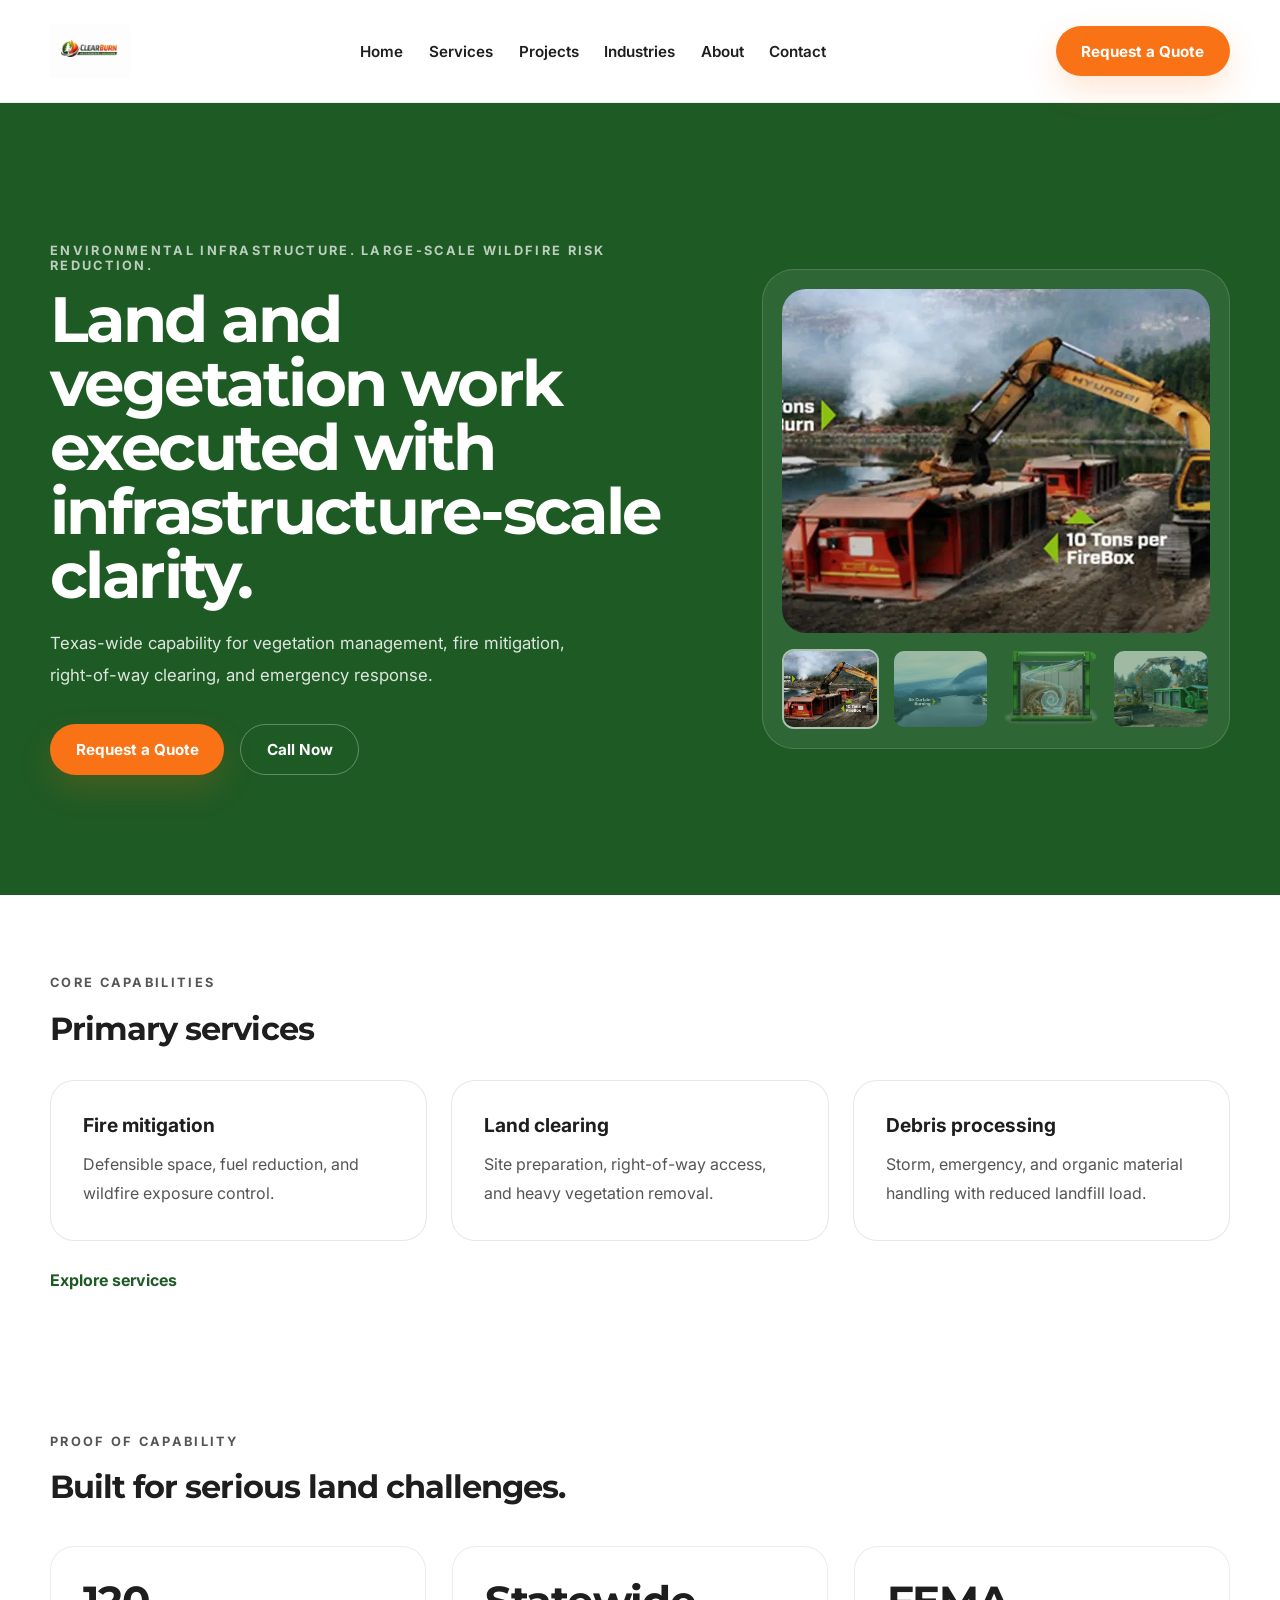
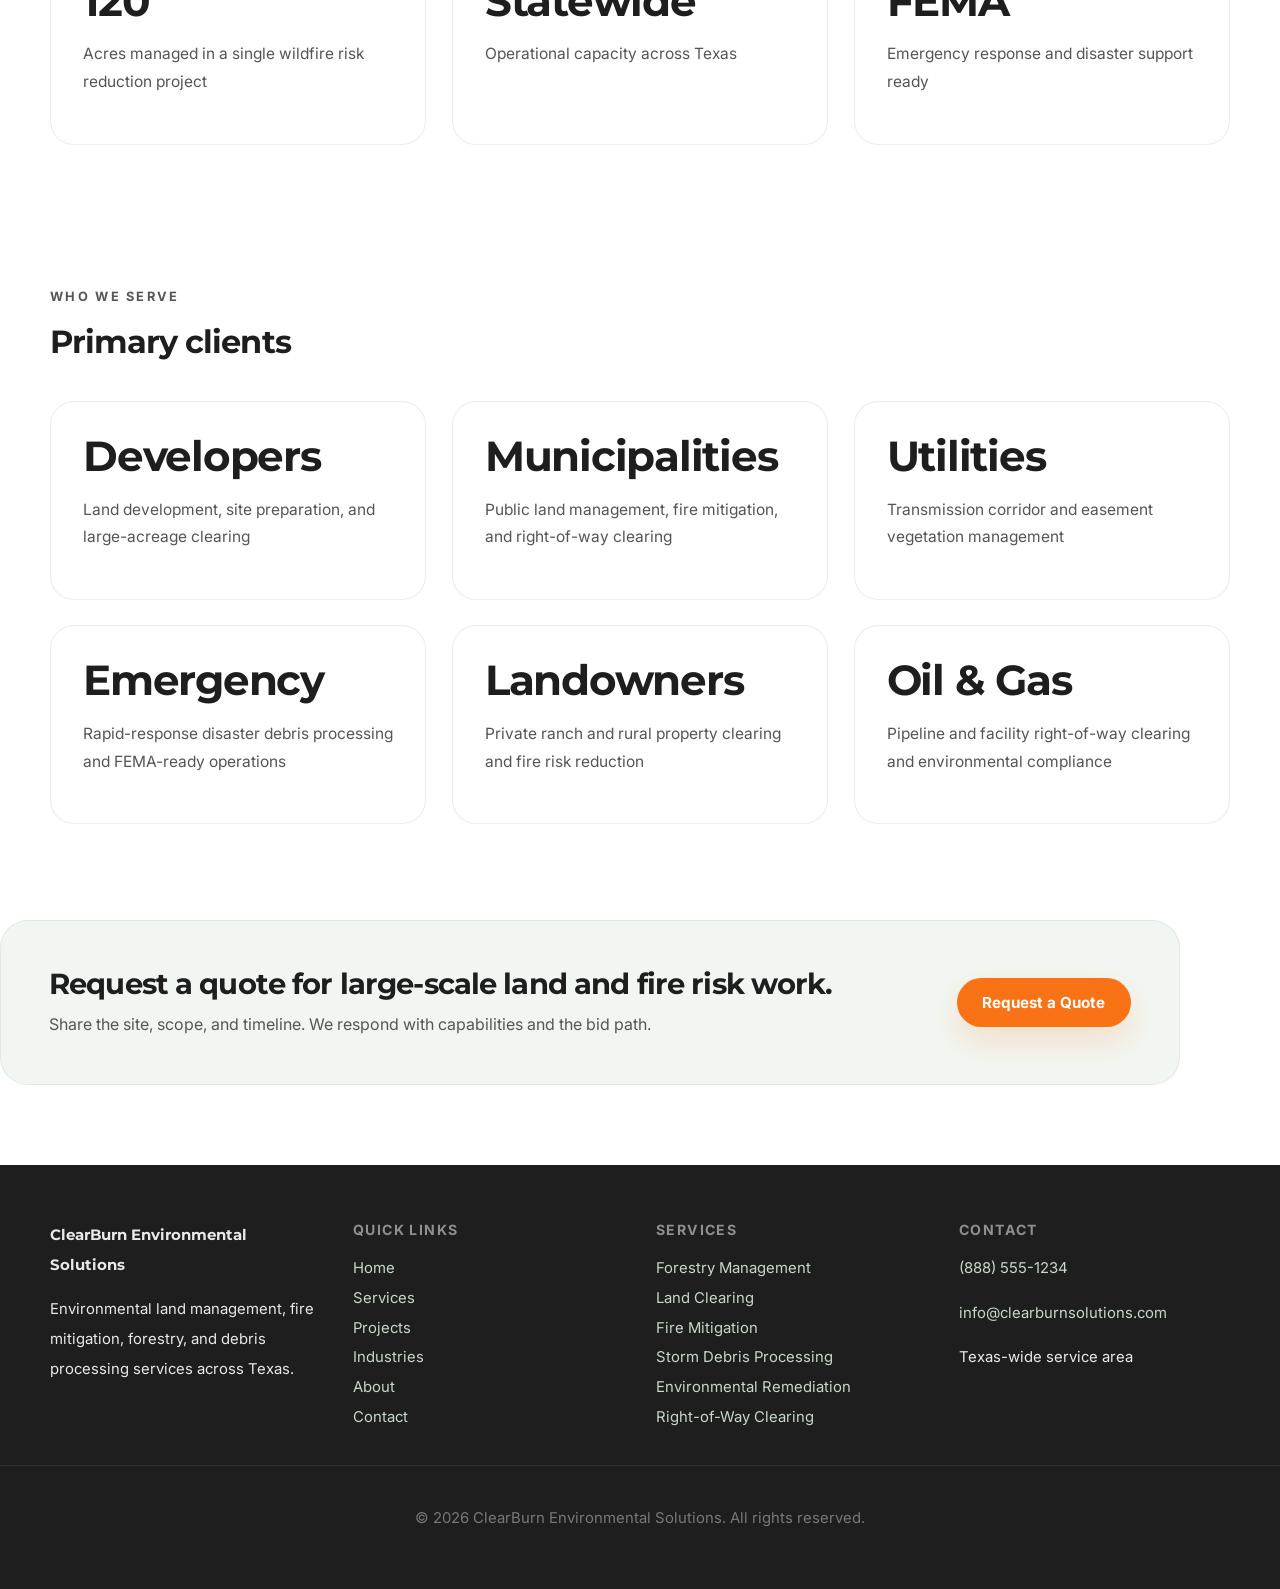
==== index.html @ 8dbac009 "Initial commit — ClearBurn website Co-Authored-By: Claude Sonnet 4.6 <noreply@anthropic.com>" ====
<!DOCTYPE html>
<html lang="en">
<head>
  <meta charset="UTF-8" />
  <meta name="viewport" content="width=device-width, initial-scale=1.0" />
  <meta name="description" content="ClearBurn Environmental Solutions delivers Texas land management, fire mitigation, forestry, debris processing, and large-acreage clearing services for developers, municipalities, utilities, and emergency response agencies." />
  <title>ClearBurn Environmental Solutions | Texas Land Clearing & Fire Mitigation</title>
  <link rel="preconnect" href="https://fonts.googleapis.com" />
  <link rel="preconnect" href="https://fonts.gstatic.com" crossorigin />
  <link href="https://fonts.googleapis.com/css2?family=Inter:wght@400;500;600;700&family=Montserrat:wght@600;700;800&display=swap" rel="stylesheet" />
  <link rel="stylesheet" href="styles.css" />
</head>
<body>
  <header class="site-header">
    <div class="container header-inner">
      <a href="index.html" class="brand">
        <img src="ClearBurn Logo.png" alt="ClearBurn" class="logo" />
      </a>
      <nav class="main-nav" aria-label="Primary navigation">
        <a href="index.html">Home</a>
        <a href="services.html">Services</a>
        <a href="projects.html">Projects</a>
        <a href="industries.html">Industries</a>
        <a href="about.html">About</a>
        <a href="contact.html">Contact</a>
      </nav>
      <a href="contact.html" class="nav-cta">Request a Quote</a>
      <button class="mobile-menu-toggle" aria-label="Open menu">Menu</button>
    </div>
    <div class="mobile-menu" id="mobileMenu">
      <a href="index.html">Home</a>
      <a href="services.html">Services</a>
      <a href="projects.html">Projects</a>
      <a href="industries.html">Industries</a>
      <a href="about.html">About</a>
      <a href="contact.html">Contact</a>
      <a href="contact.html" class="mobile-cta">Request a Quote</a>
    </div>
  </header>

  <main>
    <section class="hero-section">
      <div class="container hero-grid">
        <div class="hero-copy-block">
          <p class="eyebrow">Environmental infrastructure. Large-scale wildfire risk reduction.</p>
          <h1>Land and vegetation work executed with infrastructure-scale clarity.</h1>
          <p class="hero-text">Texas-wide capability for vegetation management, fire mitigation, right-of-way clearing, and emergency response.</p>
          <div class="hero-actions">
            <a href="contact.html" class="btn btn-primary">Request a Quote</a>
            <a href="tel:+18885551234" class="btn btn-secondary">Call Now</a>
          </div>
        </div>
        <div class="hero-visual">
          <div class="visual-panel gallery-container">
            <div class="gallery-main">
              <img id="galleryMain" src="asset/operation-top@2x.webp" alt="ClearBurn operations" class="gallery-image-main" />
            </div>
            <div class="gallery-thumbnails">
              <img src="asset/operation-top@2x.webp" alt="Operations" class="gallery-thumb" onclick="changeGalleryImage(this)" />
              <img src="asset/operation-bottom@2x.webp" alt="Operations" class="gallery-thumb" onclick="changeGalleryImage(this)" />
              <img src="asset/technology-climate@2x.webp" alt="Technology" class="gallery-thumb" onclick="changeGalleryImage(this)" />
              <img src="asset/ACI IMG.jpeg" alt="Equipment" class="gallery-thumb" onclick="changeGalleryImage(this)" />
            </div>
          </div>
        </div>
      </div>
    </section>

    <section class="service-preview container">
      <div class="section-header">
        <p class="eyebrow">Core capabilities</p>
        <h2>Primary services</h2>
      </div>
      <div class="grid grid-3 compact-grid">
        <article class="card minimal-card">
          <h3>Fire mitigation</h3>
          <p>Defensible space, fuel reduction, and wildfire exposure control.</p>
        </article>
        <article class="card minimal-card">
          <h3>Land clearing</h3>
          <p>Site preparation, right-of-way access, and heavy vegetation removal.</p>
        </article>
        <article class="card minimal-card">
          <h3>Debris processing</h3>
          <p>Storm, emergency, and organic material handling with reduced landfill load.</p>
        </article>
      </div>
      <div class="section-actions">
        <a href="services.html" class="link-cta">Explore services</a>
      </div>
    </section>

    <section class="proof-section container">
      <div class="section-header">
        <p class="eyebrow">Proof of capability</p>
        <h2>Built for serious land challenges.</h2>
      </div>
      <div class="proof-grid">
        <div class="proof-card">
          <p class="proof-number">120</p>
          <p class="proof-label">Acres managed in a single wildfire risk reduction project</p>
        </div>
        <div class="proof-card">
          <p class="proof-number">Statewide</p>
          <p class="proof-label">Operational capacity across Texas</p>
        </div>
        <div class="proof-card">
          <p class="proof-number">FEMA</p>
          <p class="proof-label">Emergency response and disaster support ready</p>
        </div>
      </div>
    </section>

    <section class="proof-section container">
      <div class="section-header">
        <p class="eyebrow">Who we serve</p>
        <h2>Primary clients</h2>
      </div>
      <div class="proof-grid">
        <div class="proof-card">
          <p class="proof-number">Developers</p>
          <p class="proof-label">Land development, site preparation, and large-acreage clearing</p>
        </div>
        <div class="proof-card">
          <p class="proof-number">Municipalities</p>
          <p class="proof-label">Public land management, fire mitigation, and right-of-way clearing</p>
        </div>
        <div class="proof-card">
          <p class="proof-number">Utilities</p>
          <p class="proof-label">Transmission corridor and easement vegetation management</p>
        </div>
        <div class="proof-card">
          <p class="proof-number">Emergency</p>
          <p class="proof-label">Rapid-response disaster debris processing and FEMA-ready operations</p>
        </div>
        <div class="proof-card">
          <p class="proof-number">Landowners</p>
          <p class="proof-label">Private ranch and rural property clearing and fire risk reduction</p>
        </div>
        <div class="proof-card">
          <p class="proof-number">Oil & Gas</p>
          <p class="proof-label">Pipeline and facility right-of-way clearing and environmental compliance</p>
        </div>
      </div>
    </section>

    <section class="final-cta container simple-cta">
      <div>
        <h2>Request a quote for large-scale land and fire risk work.</h2>
        <p class="cta-text">Share the site, scope, and timeline. We respond with capabilities and the bid path.</p>
      </div>
      <a href="contact.html" class="btn btn-primary">Request a Quote</a>
    </section>
  </main>

  <footer class="site-footer">
    <div class="container footer-grid">
      <div>
        <p class="footer-logo">ClearBurn Environmental Solutions</p>
        <p>Environmental land management, fire mitigation, forestry, and debris processing services across Texas.</p>
      </div>
      <div>
        <h4>Quick links</h4>
        <a href="index.html">Home</a>
        <a href="services.html">Services</a>
        <a href="projects.html">Projects</a>
        <a href="industries.html">Industries</a>
        <a href="about.html">About</a>
        <a href="contact.html">Contact</a>
      </div>
      <div>
        <h4>Services</h4>
        <a href="services.html">Forestry Management</a>
        <a href="services.html">Land Clearing</a>
        <a href="services.html">Fire Mitigation</a>
        <a href="services.html">Storm Debris Processing</a>
        <a href="services.html">Environmental Remediation</a>
        <a href="services.html">Right-of-Way Clearing</a>
      </div>
      <div>
        <h4>Contact</h4>
        <p><a href="tel:+18885551234">(888) 555-1234</a></p>
        <p><a href="mailto:info@clearburnsolutions.com">info@clearburnsolutions.com</a></p>
        <p>Texas-wide service area</p>
      </div>
    </div>
    <div class="footer-bottom">
      <p>© 2026 ClearBurn Environmental Solutions. All rights reserved.</p>
    </div>
  </footer>
  <script src="script.js"></script>
</body>
</html>
---- styles.css ----
:root {
  --forest-green: #1E5A24;
  --secondary-green: #2E7D32;
  --orange: #F97316;
  --charcoal: #1E1E1E;
  --light-gray: #F5F5F5;
  --white: #FFFFFF;
  --text: #1E1E1E;
  --muted: #555555;
  --border: #E3E3E3;
}

* {
  box-sizing: border-box;
}

html {
  scroll-behavior: smooth;
}

body {
  margin: 0;
  font-family: 'Inter', sans-serif;
  color: var(--text);
  background: var(--white);
}

img {
  max-width: 100%;
  display: block;
}

a {
  color: inherit;
  text-decoration: none;
}

.container {
  width: min(1180px, calc(100% - 32px));
  margin: 0 auto;
}

/* ── Header ──────────────────────────────────────── */

.site-header {
  position: sticky;
  top: 0;
  z-index: 20;
  background: #FFFFFF;
  border-bottom: 1px solid rgba(30,90,36,0.08);
}

.header-inner {
  display: flex;
  align-items: center;
  justify-content: space-between;
  gap: 1rem;
  padding: 24px 0;
}

.brand {
  display: inline-flex;
  align-items: center;
}

.logo {
  height: 54px;
  width: auto;
}

.main-nav {
  display: flex;
  gap: 1.6rem;
  align-items: center;
}

.main-nav a {
  color: var(--charcoal);
  font-size: 0.95rem;
  font-weight: 600;
}

.nav-cta,
.btn {
  display: inline-flex;
  align-items: center;
  justify-content: center;
  border-radius: 999px;
  padding: 0.95rem 1.6rem;
  font-weight: 700;
  font-size: 0.95rem;
  transition: transform 0.2s ease, box-shadow 0.2s ease;
  cursor: pointer;
  border: none;
}

.nav-cta,
.btn-primary {
  background: var(--orange);
  color: var(--white);
  box-shadow: 0 14px 32px rgba(249,115,22,0.18);
}

.btn-secondary {
  background: transparent;
  color: var(--charcoal);
  border: 1px solid rgba(30,90,36,0.16);
}

.nav-cta:hover,
.btn:hover {
  transform: translateY(-1px);
}

.mobile-menu-toggle {
  display: none;
  border: none;
  background: none;
  font: inherit;
  color: var(--charcoal);
  cursor: pointer;
  font-weight: 600;
}

.mobile-menu {
  display: none;
  flex-direction: column;
  gap: 1rem;
  padding: 1rem 0 1.5rem;
}

.mobile-menu a {
  color: var(--charcoal);
  font-weight: 600;
}

.mobile-cta {
  background: var(--forest-green);
  color: white !important;
  padding: 0.85rem 1rem;
  border-radius: 999px;
  text-align: center;
}

/* ── Section base ────────────────────────────────── */

section {
  padding: 4rem 0;
}

.section-header {
  margin-bottom: 2rem;
}

.section-header h2 {
  font-family: 'Montserrat', sans-serif;
  font-size: clamp(2rem, 2.5vw, 3rem);
  letter-spacing: -0.03em;
  margin: 0.2rem 0 0;
}

.section-header p {
  color: var(--muted);
  max-width: 740px;
  margin-top: 0.75rem;
  line-height: 1.8;
}

.eyebrow {
  text-transform: uppercase;
  letter-spacing: 0.18em;
  font-size: 0.8rem;
  font-weight: 700;
  color: var(--secondary-green);
  margin: 0 0 0.9rem;
}

.section-actions {
  margin-top: 1.8rem;
}

.link-cta {
  color: var(--forest-green);
  font-weight: 700;
}

/* ── Homepage hero ───────────────────────────────── */

.hero-section {
  padding: 140px 0 120px;
  background: #1E5A24;
  color: #FFFFFF;
  position: relative;
  overflow: hidden;
}

.hero-section .eyebrow {
  color: rgba(255,255,255,0.7);
}

.hero-section .btn-secondary {
  background: transparent;
  color: #FFFFFF;
  border: 1px solid rgba(255,255,255,0.3);
}

.hero-grid {
  display: grid;
  grid-template-columns: 1.4fr 1fr;
  gap: 3.5rem;
  align-items: center;
}

.hero-copy-block {
  max-width: 620px;
}

.hero-copy-block h1 {
  font-family: 'Montserrat', sans-serif;
  font-size: clamp(3.2rem, 5vw, 5.6rem);
  line-height: 1;
  letter-spacing: -0.04em;
  margin: 0.35rem 0 1.3rem;
  color: #FFFFFF;
}

.hero-text {
  max-width: 560px;
  font-size: 1.05rem;
  line-height: 1.9;
  color: rgba(255,255,255,0.85);
  margin-bottom: 2rem;
}

.hero-visual {
  display: flex;
  justify-content: flex-end;
}

.hero-actions {
  display: flex;
  flex-wrap: wrap;
  gap: 1rem;
  margin-top: 1.75rem;
}

/* ── Gallery ─────────────────────────────────────── */

.visual-panel {
  width: 100%;
  min-height: 480px;
  border: 1px solid rgba(255,255,255,0.15);
  border-radius: 32px;
  padding: 1.2rem;
  background: rgba(255,255,255,0.08);
  display: flex;
  flex-direction: column;
  gap: 1rem;
  overflow: hidden;
}

.gallery-main {
  width: 100%;
  flex: 1;
  border-radius: 24px;
  overflow: hidden;
  background: rgba(255,255,255,0.06);
  display: flex;
  align-items: center;
  justify-content: center;
}

.gallery-image-main {
  width: 100%;
  height: 100%;
  object-fit: cover;
  transition: opacity 0.3s ease;
}

.gallery-thumbnails {
  display: grid;
  grid-template-columns: repeat(4, minmax(0, 1fr));
  gap: 0.8rem;
}

.gallery-thumb {
  width: 100%;
  height: 80px;
  border-radius: 12px;
  object-fit: cover;
  cursor: pointer;
  border: 2px solid transparent;
  transition: all 0.2s ease;
  opacity: 0.55;
}

.gallery-thumb:hover {
  opacity: 0.9;
}

.gallery-thumb.active {
  border-color: rgba(255,255,255,0.6);
  opacity: 1;
}

/* ── Inner page hero ─────────────────────────────── */

.page-hero {
  background: linear-gradient(170deg, #1E5A24 0%, #162820 100%);
  color: white;
  position: relative;
  overflow: hidden;
}

.hero-small .container {
  padding: 4.5rem 0 3.5rem;
}

.hero-small h1 {
  font-family: 'Montserrat', sans-serif;
  font-size: clamp(2.2rem, 2.8vw, 3.6rem);
  line-height: 1.05;
  letter-spacing: -0.035em;
  margin: 0.6rem 0 1rem;
  max-width: 820px;
}

.hero-small p {
  color: rgba(255,255,255,0.82);
  max-width: 680px;
  line-height: 1.8;
  font-size: 1.02rem;
}

.hero-small .eyebrow,
.page-hero .eyebrow {
  color: rgba(255,255,255,0.65);
  margin-bottom: 0.6rem;
}

/* ── Grid helpers ────────────────────────────────── */

.grid-2 { grid-template-columns: repeat(2, minmax(0, 1fr)); }
.grid-3 { grid-template-columns: repeat(3, minmax(0, 1fr)); }
.grid-4 { grid-template-columns: repeat(4, minmax(0, 1fr)); }

/* ── Generic card ────────────────────────────────── */

.card,
.panel-card {
  background: white;
  border-radius: 18px;
  padding: 1.75rem;
  border: 1px solid rgba(30,90,36,0.08);
}

.card h3 { margin-top: 0; }
.card p  { color: var(--muted); line-height: 1.8; }

/* ── Minimal cards (homepage services) ───────────── */

.minimal-card {
  background: #FFFFFF;
  border: 1px solid rgba(30,90,36,0.12);
  padding: 2rem;
  border-radius: 24px;
}

.minimal-card h3 {
  margin: 0 0 0.85rem;
  font-size: 1.2rem;
}

.minimal-card p {
  color: var(--muted);
  line-height: 1.8;
  margin: 0;
}

/* ── Proof / stat cards ──────────────────────────── */

.proof-grid {
  display: grid;
  grid-template-columns: repeat(3, minmax(0, 1fr));
  gap: 1.6rem;
  margin-top: 2.5rem;
}

.proof-card {
  padding: 2rem;
  border-radius: 24px;
  border: 1px solid rgba(30,90,36,0.1);
  background: #FFFFFF;
}

.proof-number {
  font-family: 'Montserrat', sans-serif;
  font-size: 2.6rem;
  font-weight: 700;
  letter-spacing: -0.03em;
  line-height: 1.1;
  margin: 0 0 0.9rem;
}

.proof-label {
  color: var(--muted);
  line-height: 1.8;
  font-size: 0.97rem;
}

/* ── Services grid ───────────────────────────────── */

.services-grid {
  display: grid;
  grid-template-columns: repeat(3, minmax(0, 1fr));
  gap: 1.6rem;
}

.service-card {
  background: #F7F9F7;
  border: 1px solid rgba(30,90,36,0.07);
  border-radius: 24px;
  padding: 2.2rem;
}

.service-card h3 {
  font-size: 1.2rem;
  margin: 0 0 0.85rem;
}

.service-card p {
  color: var(--muted);
  line-height: 1.85;
  margin: 0;
}

/* ── Projects grid ───────────────────────────────── */

.project-grid {
  display: grid;
  grid-template-columns: repeat(3, minmax(0, 1fr));
  gap: 1.6rem;
}

.project-card {
  background: #F7F9F7;
  border: 1px solid rgba(30,90,36,0.07);
  border-radius: 24px;
  padding: 2.2rem;
}

.project-card h2 {
  font-family: 'Montserrat', sans-serif;
  font-size: 1.25rem;
  letter-spacing: -0.02em;
  margin: 0 0 0.5rem;
}

.project-card > p {
  color: var(--secondary-green);
  font-size: 0.9rem;
  font-weight: 600;
  margin: 0 0 1.1rem;
}

.project-card ul {
  margin: 0;
  padding-left: 1.2rem;
}

.project-card li {
  color: var(--muted);
  line-height: 1.85;
  margin-bottom: 0.35rem;
}

/* ── Industry grid ───────────────────────────────── */

.industry-grid {
  display: grid;
  grid-template-columns: repeat(3, minmax(0, 1fr));
  gap: 1.6rem;
}

.industry-card {
  background: #F7F9F7;
  border: 1px solid rgba(30,90,36,0.07);
  border-radius: 24px;
  padding: 2.2rem;
}

.industry-card h3 {
  font-size: 1.2rem;
  margin: 0 0 0.85rem;
}

.industry-card p {
  color: var(--muted);
  line-height: 1.85;
  margin: 0;
}

/* ── About / profile grid ────────────────────────── */

.profile-grid {
  display: grid;
  grid-template-columns: repeat(3, minmax(0, 1fr));
  gap: 1.6rem;
}

.profile-card {
  background: #F7F9F7;
  border: 1px solid rgba(30,90,36,0.07);
  border-radius: 24px;
  padding: 2.2rem;
}

.profile-card h2 {
  font-family: 'Montserrat', sans-serif;
  font-size: 1.25rem;
  letter-spacing: -0.02em;
  margin: 0 0 0.85rem;
}

.profile-card p {
  color: var(--muted);
  line-height: 1.85;
  margin: 0;
}

/* ── Homepage service preview ────────────────────── */

.service-preview .grid {
  display: grid;
  gap: 1.5rem;
}

/* ── CTA banner ──────────────────────────────────── */

.simple-cta {
  display: flex;
  justify-content: space-between;
  align-items: center;
  gap: 2rem;
  margin: 2rem 0 5rem;
  padding: 2.8rem 3rem;
  border-radius: 28px;
  background: #F2F6F2;
  border: 1px solid rgba(30,90,36,0.08);
}

.simple-cta h2 {
  font-family: 'Montserrat', sans-serif;
  font-size: clamp(1.8rem, 2.2vw, 2.6rem);
  letter-spacing: -0.03em;
  margin: 0 0 0.6rem;
}

.cta-text {
  max-width: 640px;
  color: var(--muted);
  line-height: 1.8;
  margin: 0;
}

/* ── Contact page ────────────────────────────────── */

.contact-grid {
  display: grid;
  grid-template-columns: 1.6fr 1fr;
  gap: 2rem;
  padding: 3rem 0 5rem;
}

.quote-form,
.contact-panel {
  background: white;
  border-radius: 22px;
  border: 1px solid rgba(30,90,36,0.08);
  padding: 2.2rem;
  box-shadow: 0 20px 50px rgba(16,32,22,0.05);
}

.form-group {
  display: grid;
  gap: 0.5rem;
  margin-bottom: 1.2rem;
}

.form-group label {
  font-size: 0.92rem;
  font-weight: 600;
  color: var(--charcoal);
}

.form-group input,
.form-group select,
.form-group textarea {
  width: 100%;
  border: 1px solid rgba(30,90,36,0.18);
  border-radius: 10px;
  padding: 0.9rem 1rem;
  font: inherit;
  font-size: 0.97rem;
  color: var(--charcoal);
  background: #FFFFFF;
  transition: border-color 0.2s ease;
}

.form-group input:focus,
.form-group select:focus,
.form-group textarea:focus {
  outline: none;
  border-color: var(--forest-green);
}

.success-message {
  margin-top: 1rem;
  color: var(--forest-green);
  font-weight: 600;
}

.panel-card {
  background: white;
  border-radius: 18px;
  padding: 1.75rem;
  border: 1px solid rgba(30,90,36,0.08);
}

.panel-card h2 {
  font-family: 'Montserrat', sans-serif;
  font-size: 1.3rem;
  letter-spacing: -0.02em;
  margin: 0 0 1.1rem;
}

.panel-card p {
  color: var(--muted);
  line-height: 1.8;
  margin-bottom: 0.6rem;
}

/* ── Footer ──────────────────────────────────────── */

.site-footer {
  background: var(--charcoal);
  color: #E9E9E9;
}

.footer-grid {
  display: grid;
  grid-template-columns: repeat(4, minmax(0, 1fr));
  gap: 2rem;
  padding: 3.5rem 0 2rem;
}

.footer-logo {
  font-family: 'Montserrat', sans-serif;
  font-size: 1rem;
  font-weight: 700;
  margin: 0 0 0.75rem;
}

.site-footer a { color: #C8D8C8; }

.site-footer h4 {
  font-size: 0.88rem;
  text-transform: uppercase;
  letter-spacing: 0.1em;
  color: rgba(255,255,255,0.5);
  margin: 0 0 1rem;
}

.site-footer p,
.site-footer a {
  font-size: 0.93rem;
  line-height: 2;
  display: block;
}

.footer-bottom {
  border-top: 1px solid rgba(255,255,255,0.07);
  padding: 1.5rem 0 2.5rem;
  text-align: center;
  font-size: 0.88rem;
  color: rgba(255,255,255,0.4);
}

/* ── Responsive ──────────────────────────────────── */

@media (max-width: 980px) {
  .hero-grid {
    grid-template-columns: 1fr;
  }

  .hero-visual {
    display: none;
  }

  .hero-section {
    padding: 80px 0 60px;
  }

  .grid-3,
  .grid-4,
  .proof-grid,
  .services-grid,
  .project-grid,
  .industry-grid,
  .profile-grid,
  .footer-grid,
  .contact-grid {
    grid-template-columns: 1fr;
  }

  .simple-cta {
    flex-direction: column;
    align-items: flex-start;
    padding: 2rem;
  }
}

@media (max-width: 720px) {
  .header-inner {
    flex-wrap: wrap;
    justify-content: space-between;
  }

  .main-nav {
    display: none;
  }

  .mobile-menu-toggle {
    display: inline-flex;
  }

  .mobile-menu.active {
    display: flex;
  }

  .hero-actions {
    flex-direction: column;
    align-items: stretch;
  }

  .hero-copy-block h1 {
    font-size: 2.8rem;
  }

  .contact-grid {
    padding: 1.5rem 0 3rem;
  }

  section {
    padding: 3rem 0;
  }
}
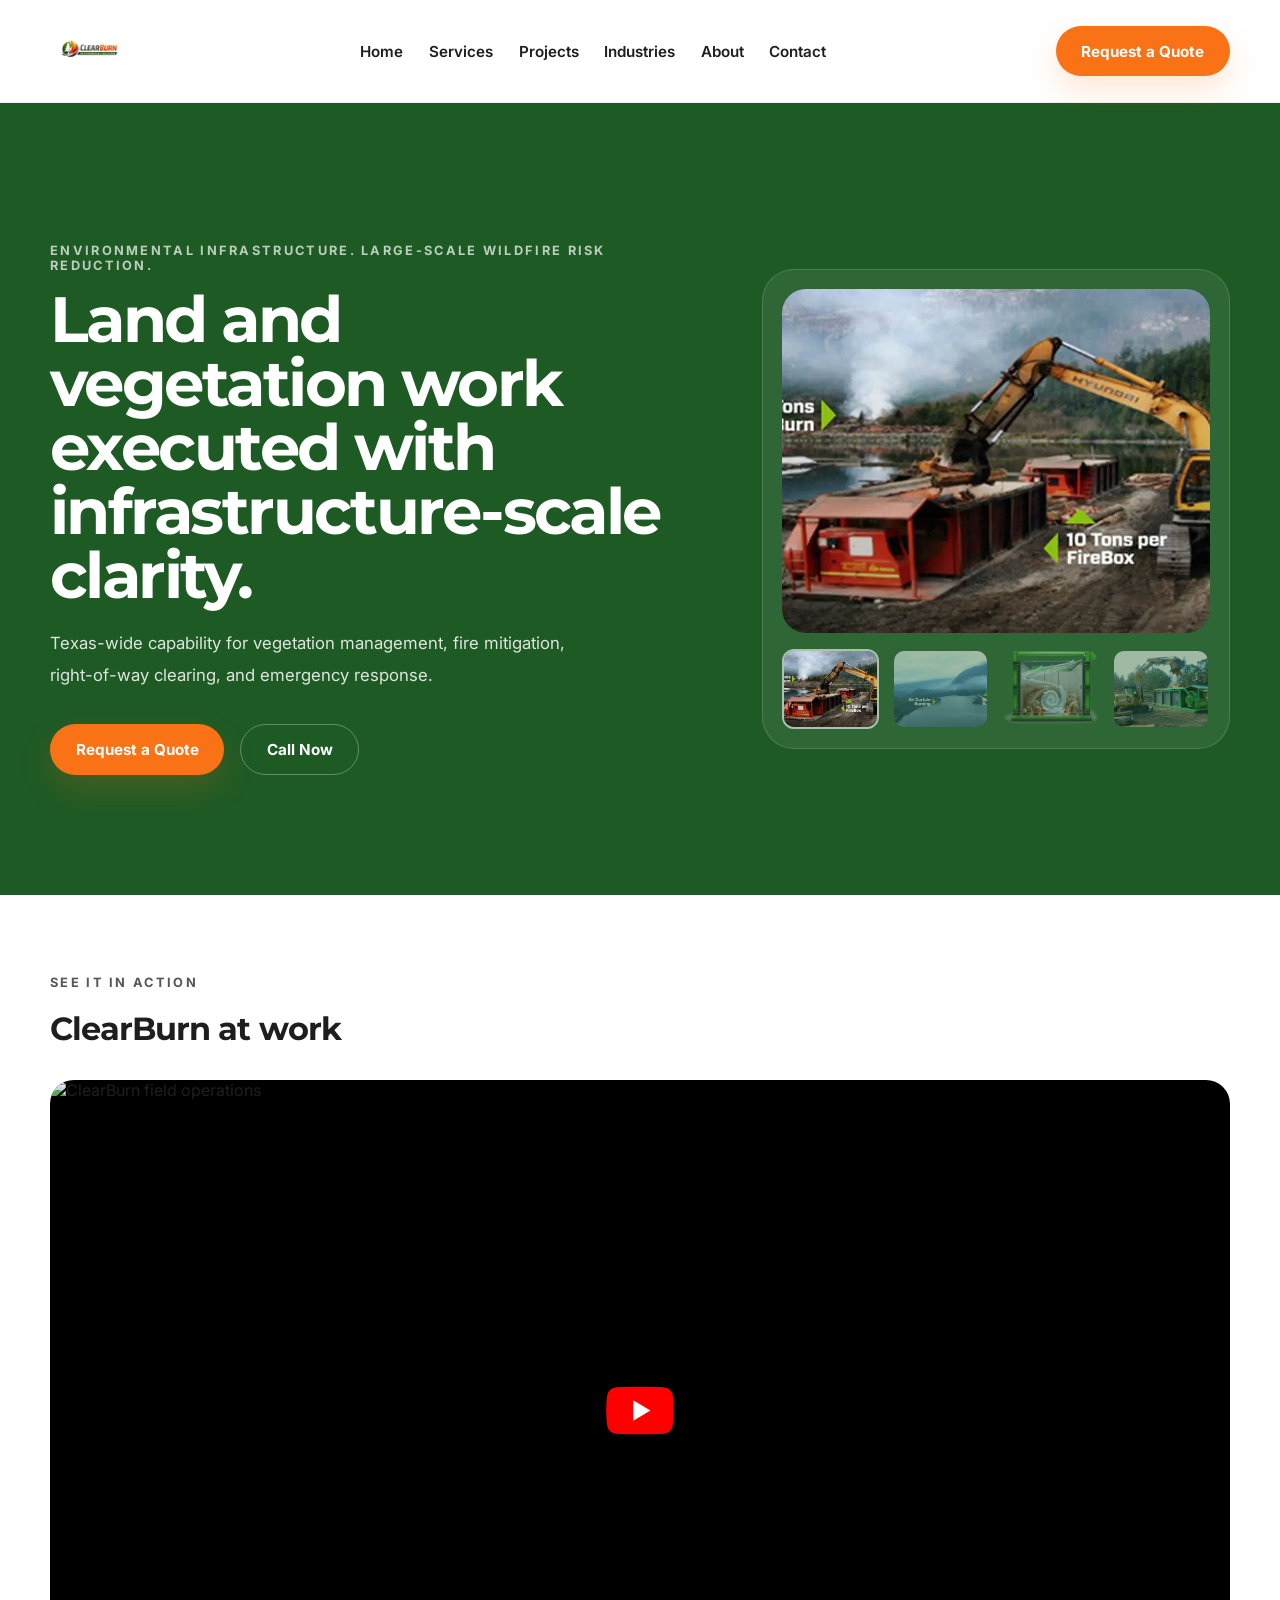
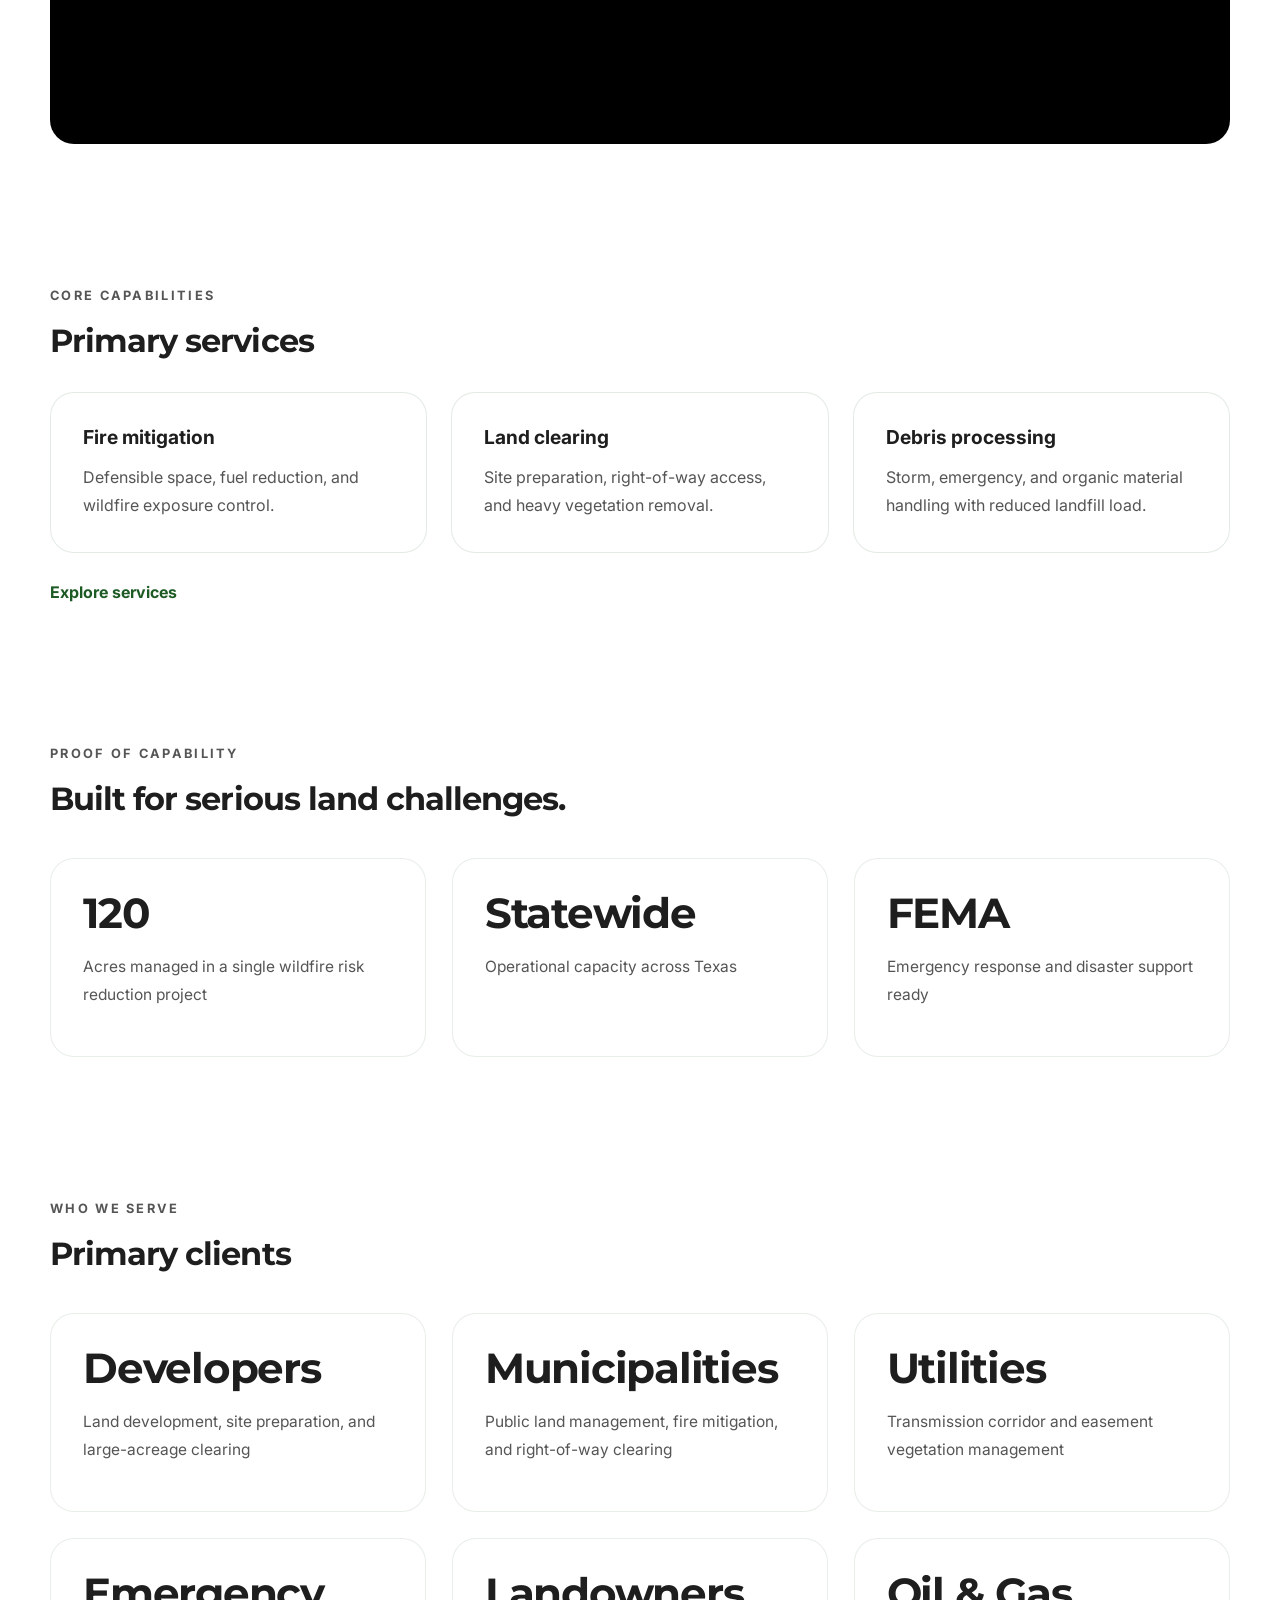
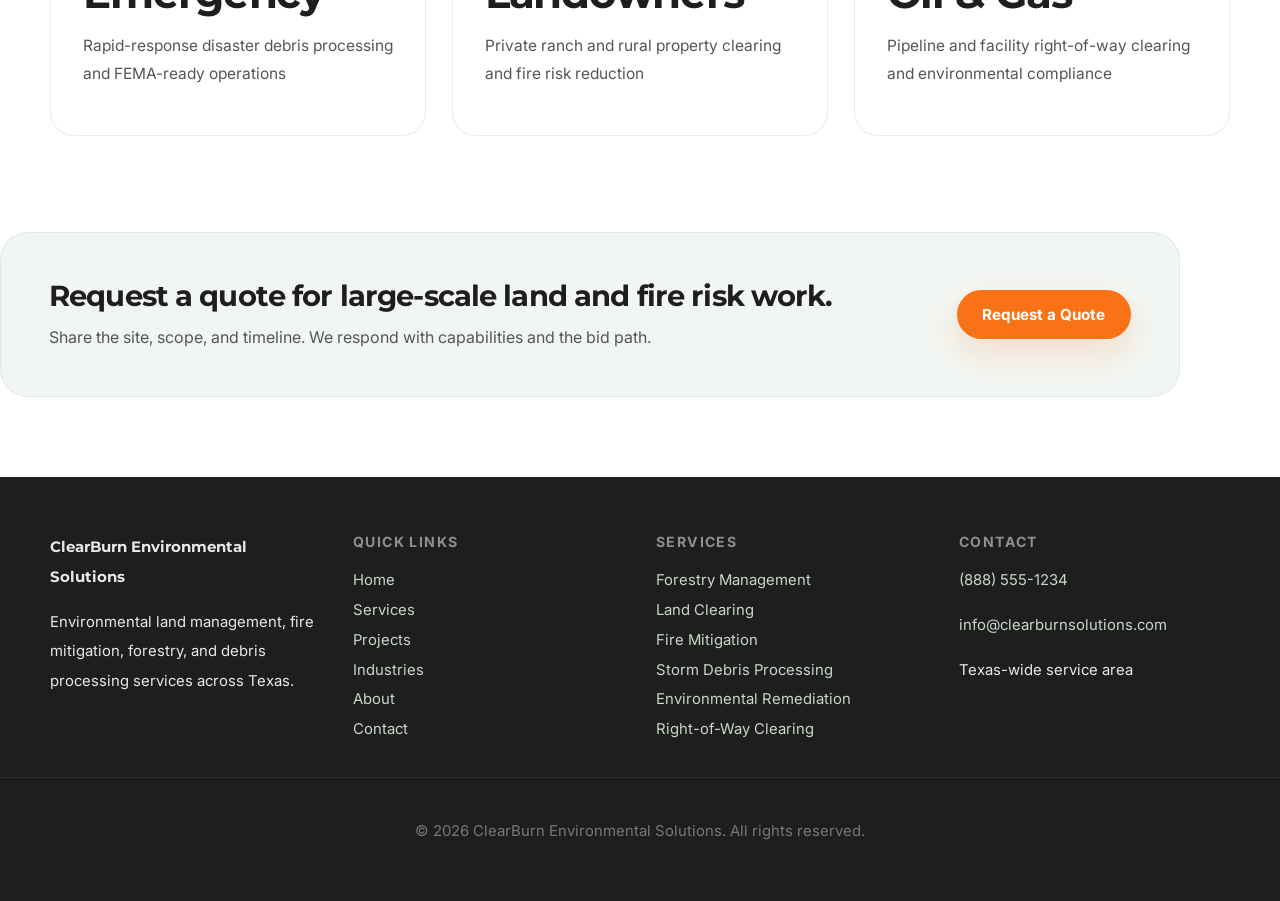
==== commit e55f3ab9: "Replace logo with logo1.png and add click-to-play YouTube video section Co-Authored-By: Claude Sonne" ====
--- a/index.html
+++ b/index.html
@@ -14,7 +14,7 @@
   <header class="site-header">
     <div class="container header-inner">
       <a href="index.html" class="brand">
-        <img src="ClearBurn Logo.png" alt="ClearBurn" class="logo" />
+        <img src="logo1.png" alt="ClearBurn" class="logo" />
       </a>
       <nav class="main-nav" aria-label="Primary navigation">
         <a href="index.html">Home</a>
@@ -63,6 +63,22 @@
             </div>
           </div>
         </div>
+      </div>
+    </section>
+
+    <section class="video-section container">
+      <div class="section-header">
+        <p class="eyebrow">See it in action</p>
+        <h2>ClearBurn at work</h2>
+      </div>
+      <div class="video-wrapper" id="videoWrapper">
+        <img src="https://img.youtube.com/vi/MhEKVpdMUmU/maxresdefault.jpg" alt="ClearBurn field operations" class="video-thumb" />
+        <button class="video-play-btn" aria-label="Play video">
+          <svg viewBox="0 0 68 48" width="68" height="48" xmlns="http://www.w3.org/2000/svg">
+            <path d="M66.52,7.74C65.67,4.54,63.19,2.06,59.99,1.21C54.78,0,33.98,0,33.98,0S13.18,0,7.97,1.21C4.77,2.06,2.29,4.54,1.44,7.74C0.23,12.95,0.23,24,0.23,24s0,11.05,1.21,16.26c0.85,3.2,3.33,5.68,6.53,6.53C12.97,48,33.77,48,33.77,48s20.8,0,26.01-1.21c3.2-0.85,5.68-3.33,6.53-6.53C67.52,35.05,67.52,24,67.52,24S67.52,12.95,66.52,7.74z" fill="#FF0000"/>
+            <path d="M27.23,34.14L44.48,24L27.23,13.86V34.14z" fill="#fff"/>
+          </svg>
+        </button>
       </div>
     </section>
 
--- a/styles.css
+++ b/styles.css
@@ -607,6 +607,15 @@
   transition: border-color 0.2s ease;
 }
 
+.form-group select {
+  appearance: none;
+  background-image: url("data:image/svg+xml,%3Csvg xmlns='http://www.w3.org/2000/svg' width='16' height='16' viewBox='0 0 24 24' fill='none' stroke='%23555' stroke-width='2'%3E%3Cpolyline points='6 9 12 15 18 9'%3E%3C/polyline%3E%3C/svg%3E");
+  background-repeat: no-repeat;
+  background-position: right 1rem center;
+  padding-right: 2.5rem;
+  cursor: pointer;
+}
+
 .form-group input:focus,
 .form-group select:focus,
 .form-group textarea:focus {
@@ -638,6 +647,55 @@
   color: var(--muted);
   line-height: 1.8;
   margin-bottom: 0.6rem;
+}
+
+/* ── Video section ───────────────────────────────── */
+
+.video-wrapper {
+  position: relative;
+  width: 100%;
+  aspect-ratio: 16 / 9;
+  border-radius: 24px;
+  overflow: hidden;
+  background: #000;
+  cursor: pointer;
+}
+
+.video-thumb {
+  width: 100%;
+  height: 100%;
+  object-fit: cover;
+  transition: opacity 0.3s ease;
+}
+
+.video-wrapper:hover .video-thumb {
+  opacity: 0.8;
+}
+
+.video-play-btn {
+  position: absolute;
+  top: 50%;
+  left: 50%;
+  transform: translate(-50%, -50%);
+  background: none;
+  border: none;
+  cursor: pointer;
+  padding: 0;
+  transition: transform 0.2s ease;
+  filter: drop-shadow(0 4px 16px rgba(0,0,0,0.5));
+}
+
+.video-wrapper:hover .video-play-btn {
+  transform: translate(-50%, -50%) scale(1.12);
+}
+
+.video-wrapper iframe {
+  position: absolute;
+  top: 0;
+  left: 0;
+  width: 100%;
+  height: 100%;
+  border: 0;
 }
 
 /* ── Footer ──────────────────────────────────────── */
@@ -688,6 +746,7 @@
 
 /* ── Responsive ──────────────────────────────────── */
 
+/* Tablet ≤ 980px */
 @media (max-width: 980px) {
   .hero-grid {
     grid-template-columns: 1fr;
@@ -701,6 +760,152 @@
     padding: 80px 0 60px;
   }
 
+  .grid-4,
+  .footer-grid {
+    grid-template-columns: repeat(2, minmax(0, 1fr));
+  }
+
+  .contact-grid {
+    grid-template-columns: 1fr;
+  }
+
+  .simple-cta {
+    flex-direction: column;
+    align-items: flex-start;
+    padding: 2.2rem;
+  }
+}
+
+/* Mobile ≤ 720px */
+@media (max-width: 720px) {
+  .container {
+    width: min(1180px, calc(100% - 24px));
+  }
+
+  .header-inner {
+    padding: 14px 0;
+  }
+
+  .main-nav,
+  .nav-cta {
+    display: none;
+  }
+
+  .mobile-menu-toggle {
+    display: inline-flex;
+    padding: 0.55rem 1rem;
+    border-radius: 999px;
+    border: 1px solid rgba(30,90,36,0.2);
+    font-size: 0.9rem;
+  }
+
+  .mobile-menu {
+    padding: 0 1rem 1.5rem;
+    border-top: 1px solid rgba(30,90,36,0.07);
+  }
+
+  .mobile-menu.active {
+    display: flex;
+  }
+
+  .mobile-menu a {
+    padding: 0.75rem 0;
+    border-bottom: 1px solid rgba(30,90,36,0.07);
+  }
+
+  .mobile-cta {
+    margin-top: 0.75rem;
+    border-bottom: none !important;
+  }
+
+  .hero-section {
+    padding: 56px 0 44px;
+  }
+
+  .hero-copy-block h1 {
+    font-size: clamp(2.2rem, 7.5vw, 2.8rem);
+  }
+
+  .hero-actions {
+    flex-direction: column;
+    align-items: stretch;
+  }
+
+  .grid-2,
+  .grid-3,
+  .grid-4,
+  .proof-grid,
+  .services-grid,
+  .project-grid,
+  .industry-grid,
+  .profile-grid {
+    grid-template-columns: repeat(2, minmax(0, 1fr));
+  }
+
+  .footer-grid,
+  .contact-grid {
+    grid-template-columns: 1fr;
+  }
+
+  .footer-grid {
+    gap: 2rem;
+  }
+
+  .section-header h2 {
+    font-size: clamp(1.75rem, 5.5vw, 2.5rem);
+  }
+
+  .simple-cta {
+    padding: 1.75rem;
+    margin: 0.5rem 0 3rem;
+  }
+
+  .simple-cta h2 {
+    font-size: clamp(1.45rem, 5vw, 2rem);
+  }
+
+  section {
+    padding: 2.5rem 0;
+  }
+
+  .hero-small .container {
+    padding: 3rem 0 2.25rem;
+  }
+
+  .hero-small h1 {
+    font-size: clamp(1.75rem, 5.5vw, 2.4rem);
+  }
+
+  .proof-number {
+    font-size: 2rem;
+  }
+
+  .proof-card,
+  .service-card,
+  .project-card,
+  .industry-card,
+  .profile-card,
+  .minimal-card {
+    padding: 1.6rem;
+  }
+
+  .contact-grid {
+    padding: 1.5rem 0 3rem;
+  }
+
+  .quote-form,
+  .contact-panel {
+    padding: 1.75rem;
+  }
+
+  .gallery-thumb {
+    height: 58px;
+  }
+}
+
+/* Small phone ≤ 480px */
+@media (max-width: 480px) {
+  .grid-2,
   .grid-3,
   .grid-4,
   .proof-grid,
@@ -708,50 +913,36 @@
   .project-grid,
   .industry-grid,
   .profile-grid,
-  .footer-grid,
-  .contact-grid {
+  .footer-grid {
     grid-template-columns: 1fr;
   }
 
+  .hero-copy-block h1 {
+    font-size: clamp(1.9rem, 7vw, 2.4rem);
+  }
+
+  .hero-small h1 {
+    font-size: clamp(1.55rem, 6vw, 1.9rem);
+  }
+
+  .proof-number {
+    font-size: 1.8rem;
+  }
+
+  .proof-card,
+  .service-card,
+  .project-card,
+  .industry-card,
+  .profile-card,
+  .minimal-card {
+    padding: 1.4rem;
+  }
+
   .simple-cta {
-    flex-direction: column;
-    align-items: flex-start;
-    padding: 2rem;
-  }
-}
-
-@media (max-width: 720px) {
-  .header-inner {
-    flex-wrap: wrap;
-    justify-content: space-between;
-  }
-
-  .main-nav {
-    display: none;
-  }
-
-  .mobile-menu-toggle {
-    display: inline-flex;
-  }
-
-  .mobile-menu.active {
-    display: flex;
-  }
-
-  .hero-actions {
-    flex-direction: column;
-    align-items: stretch;
-  }
-
-  .hero-copy-block h1 {
-    font-size: 2.8rem;
-  }
-
-  .contact-grid {
-    padding: 1.5rem 0 3rem;
+    padding: 1.5rem;
   }
 
   section {
-    padding: 3rem 0;
-  }
-}
+    padding: 2rem 0;
+  }
+}
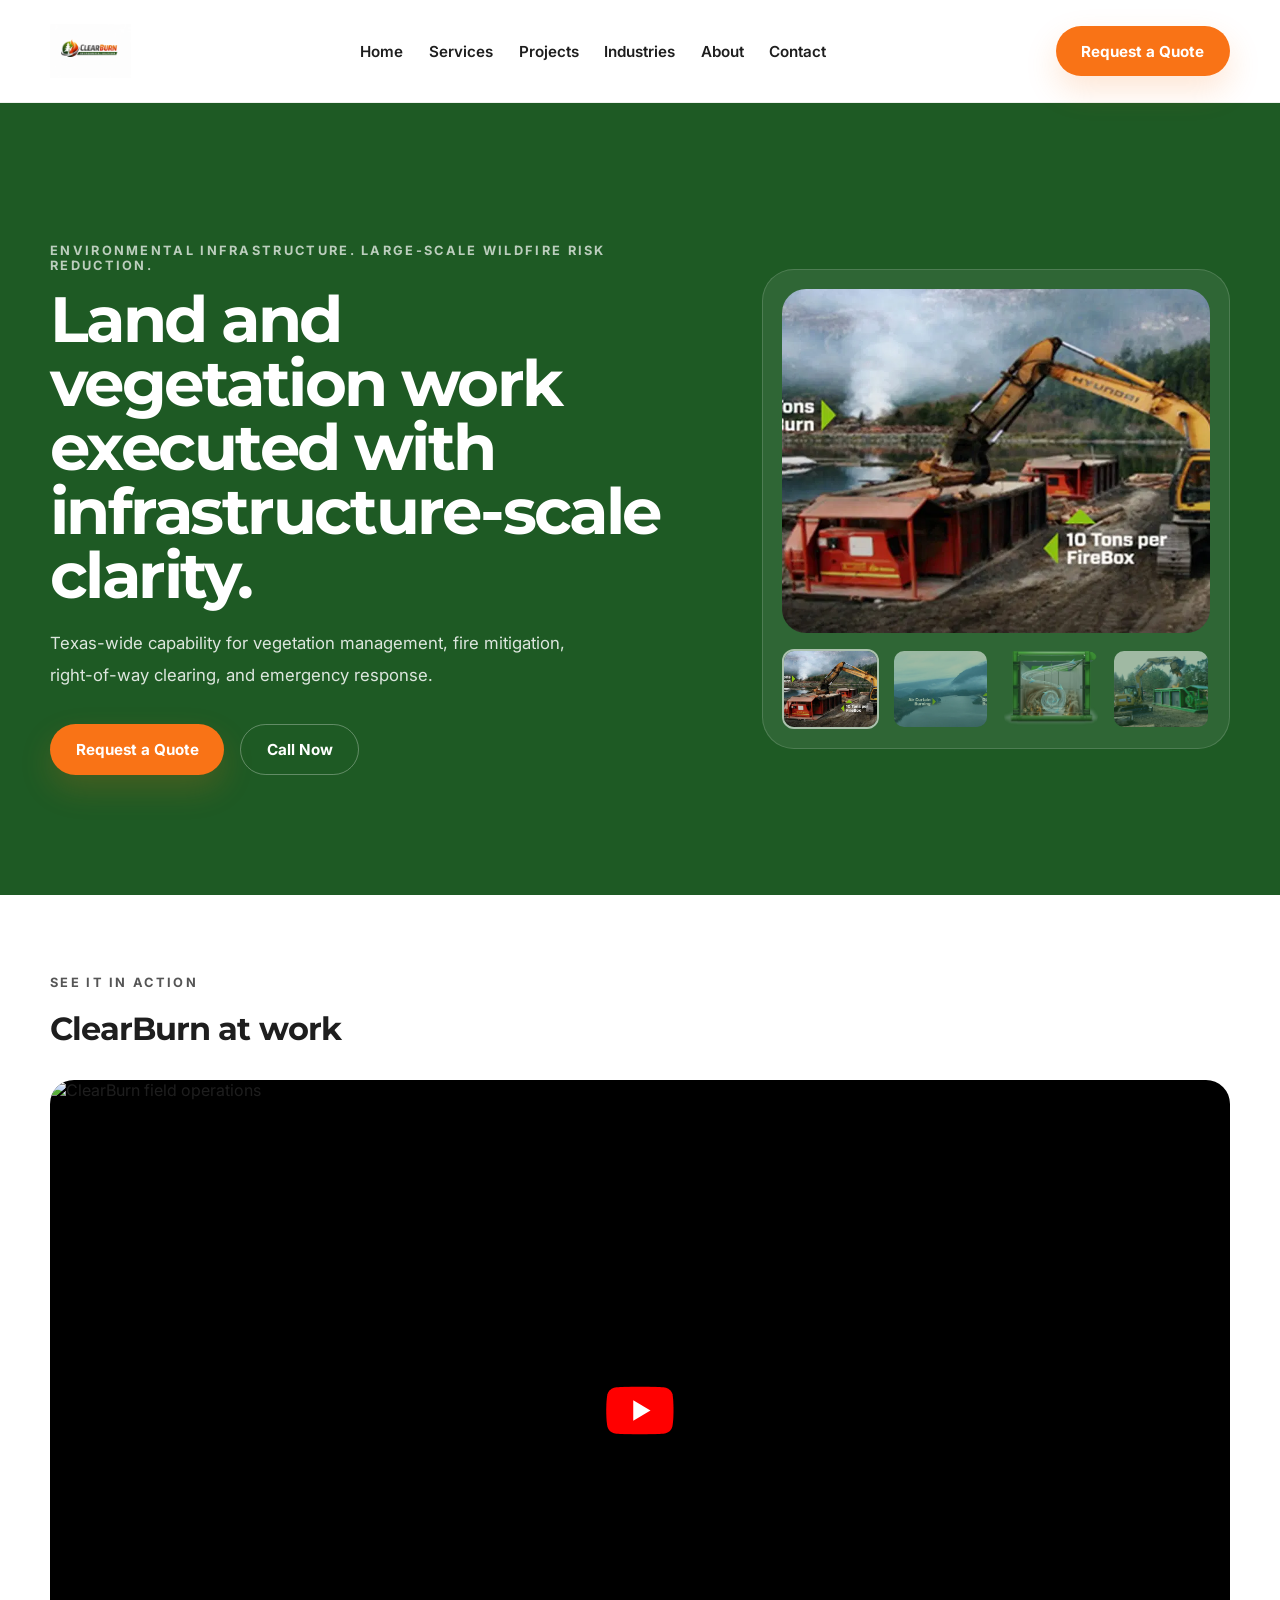
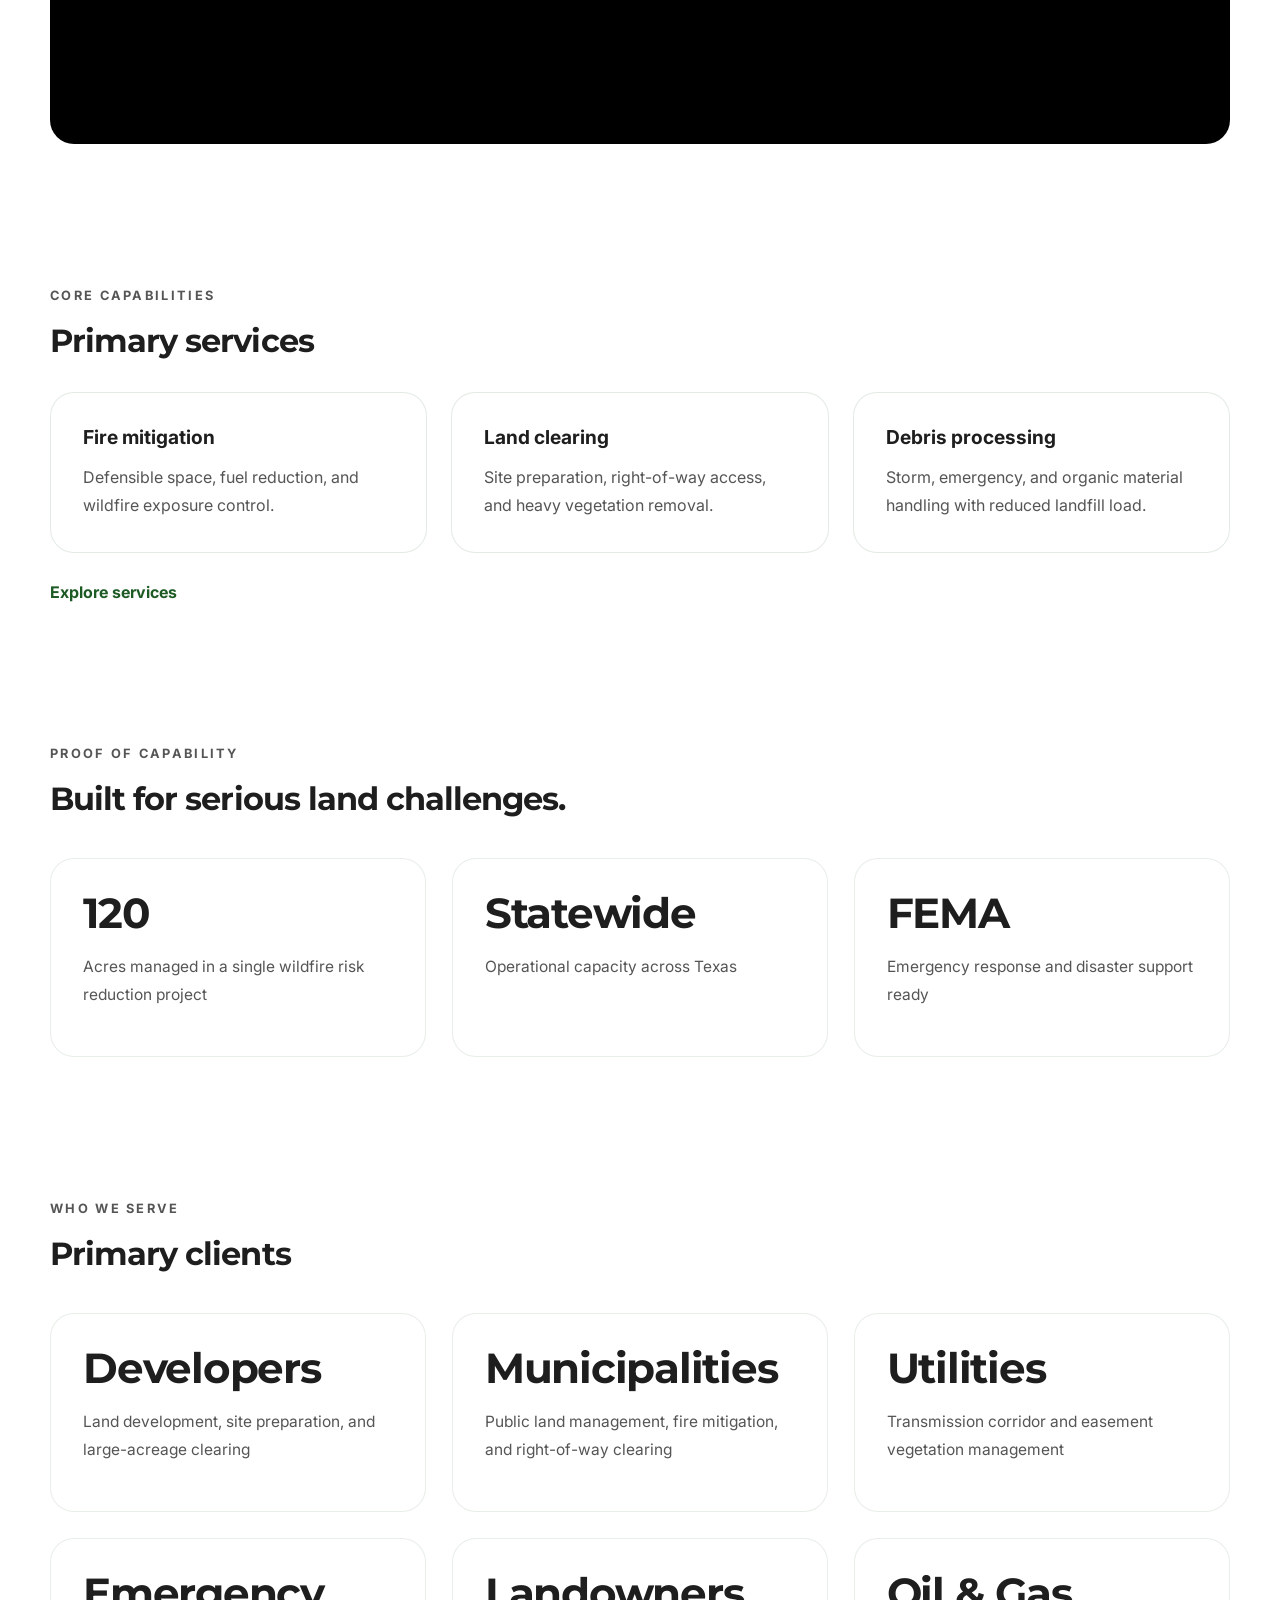
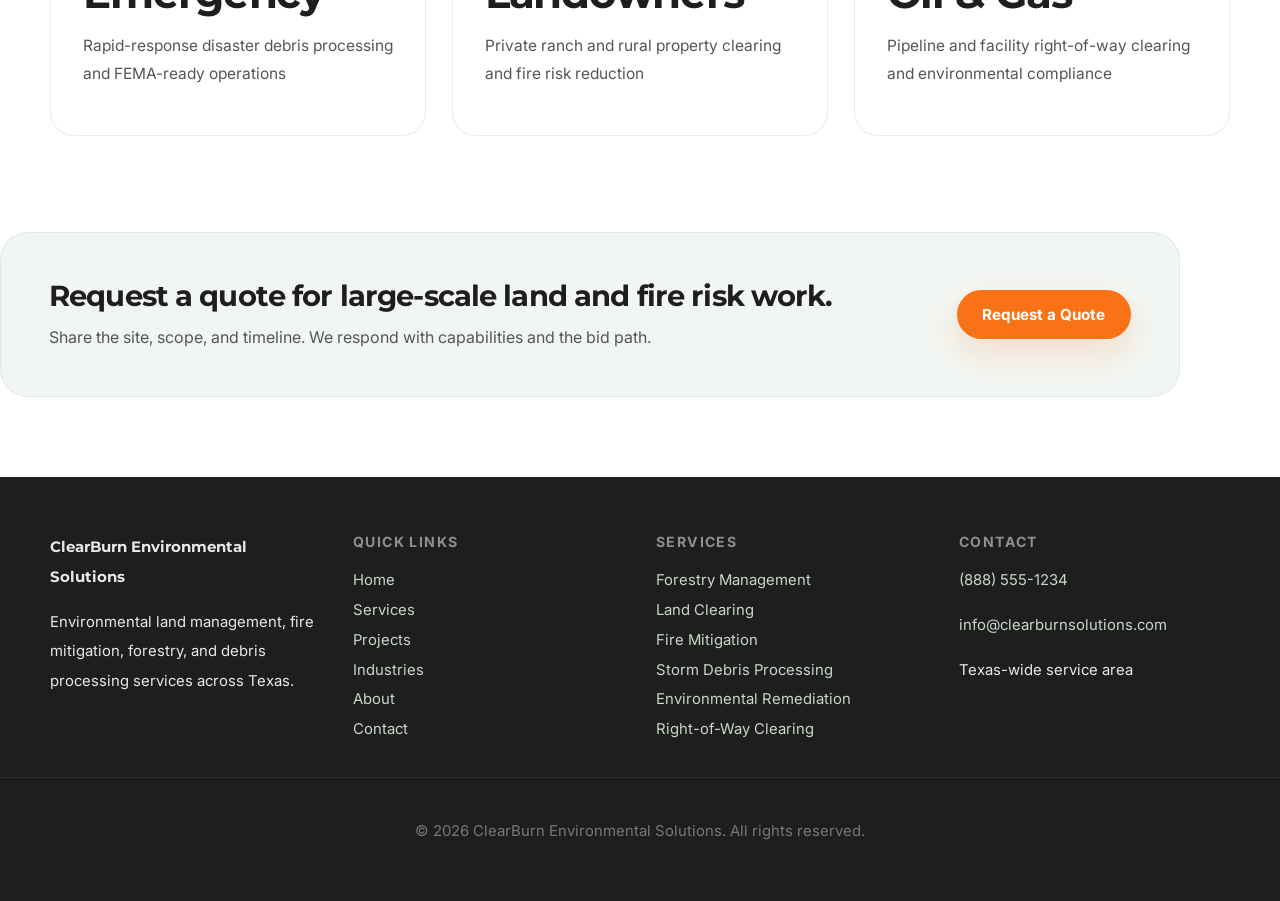
==== commit 8c6977a6: "Switch logo to logo2.png Co-Authored-By: Claude Sonnet 4.6 <noreply@anthropic.com>" ====
--- a/index.html
+++ b/index.html
@@ -14,7 +14,7 @@
   <header class="site-header">
     <div class="container header-inner">
       <a href="index.html" class="brand">
-        <img src="logo1.png" alt="ClearBurn" class="logo" />
+        <img src="logo2.png" alt="ClearBurn" class="logo" />
       </a>
       <nav class="main-nav" aria-label="Primary navigation">
         <a href="index.html">Home</a>
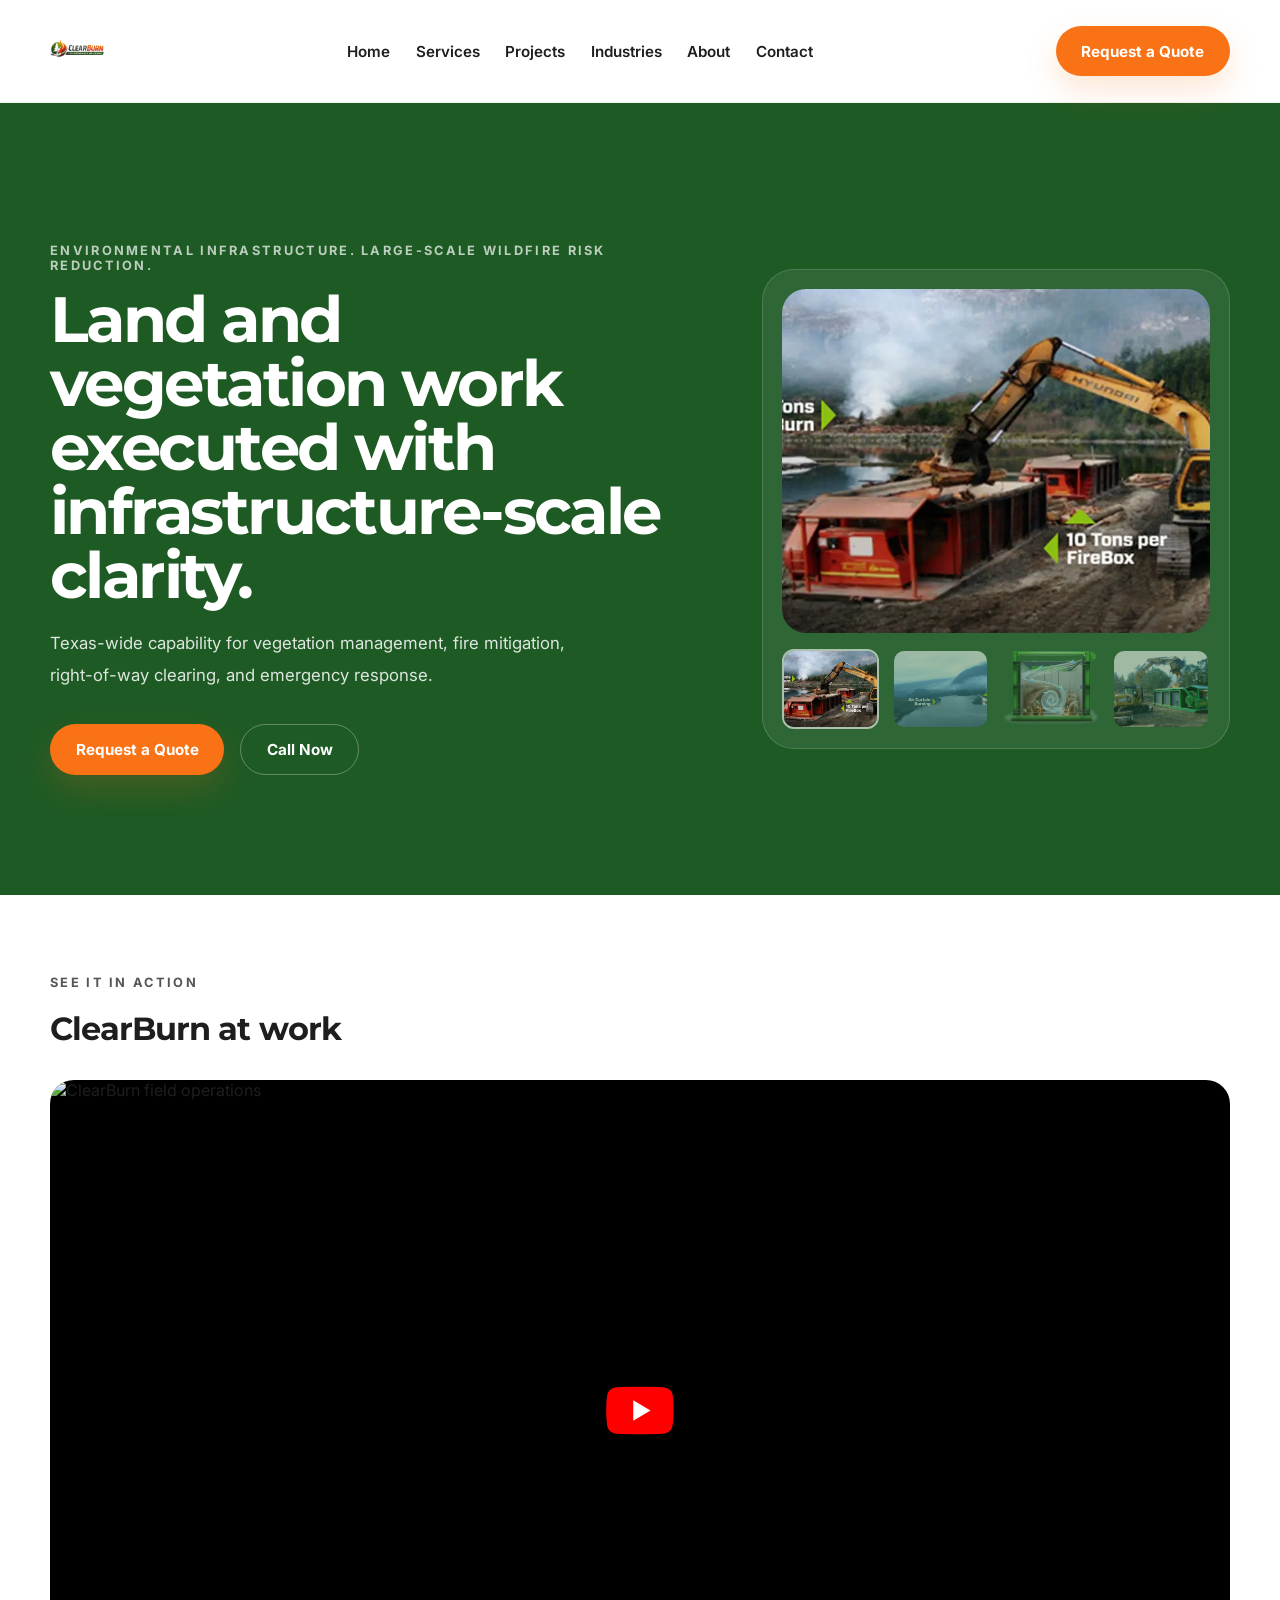
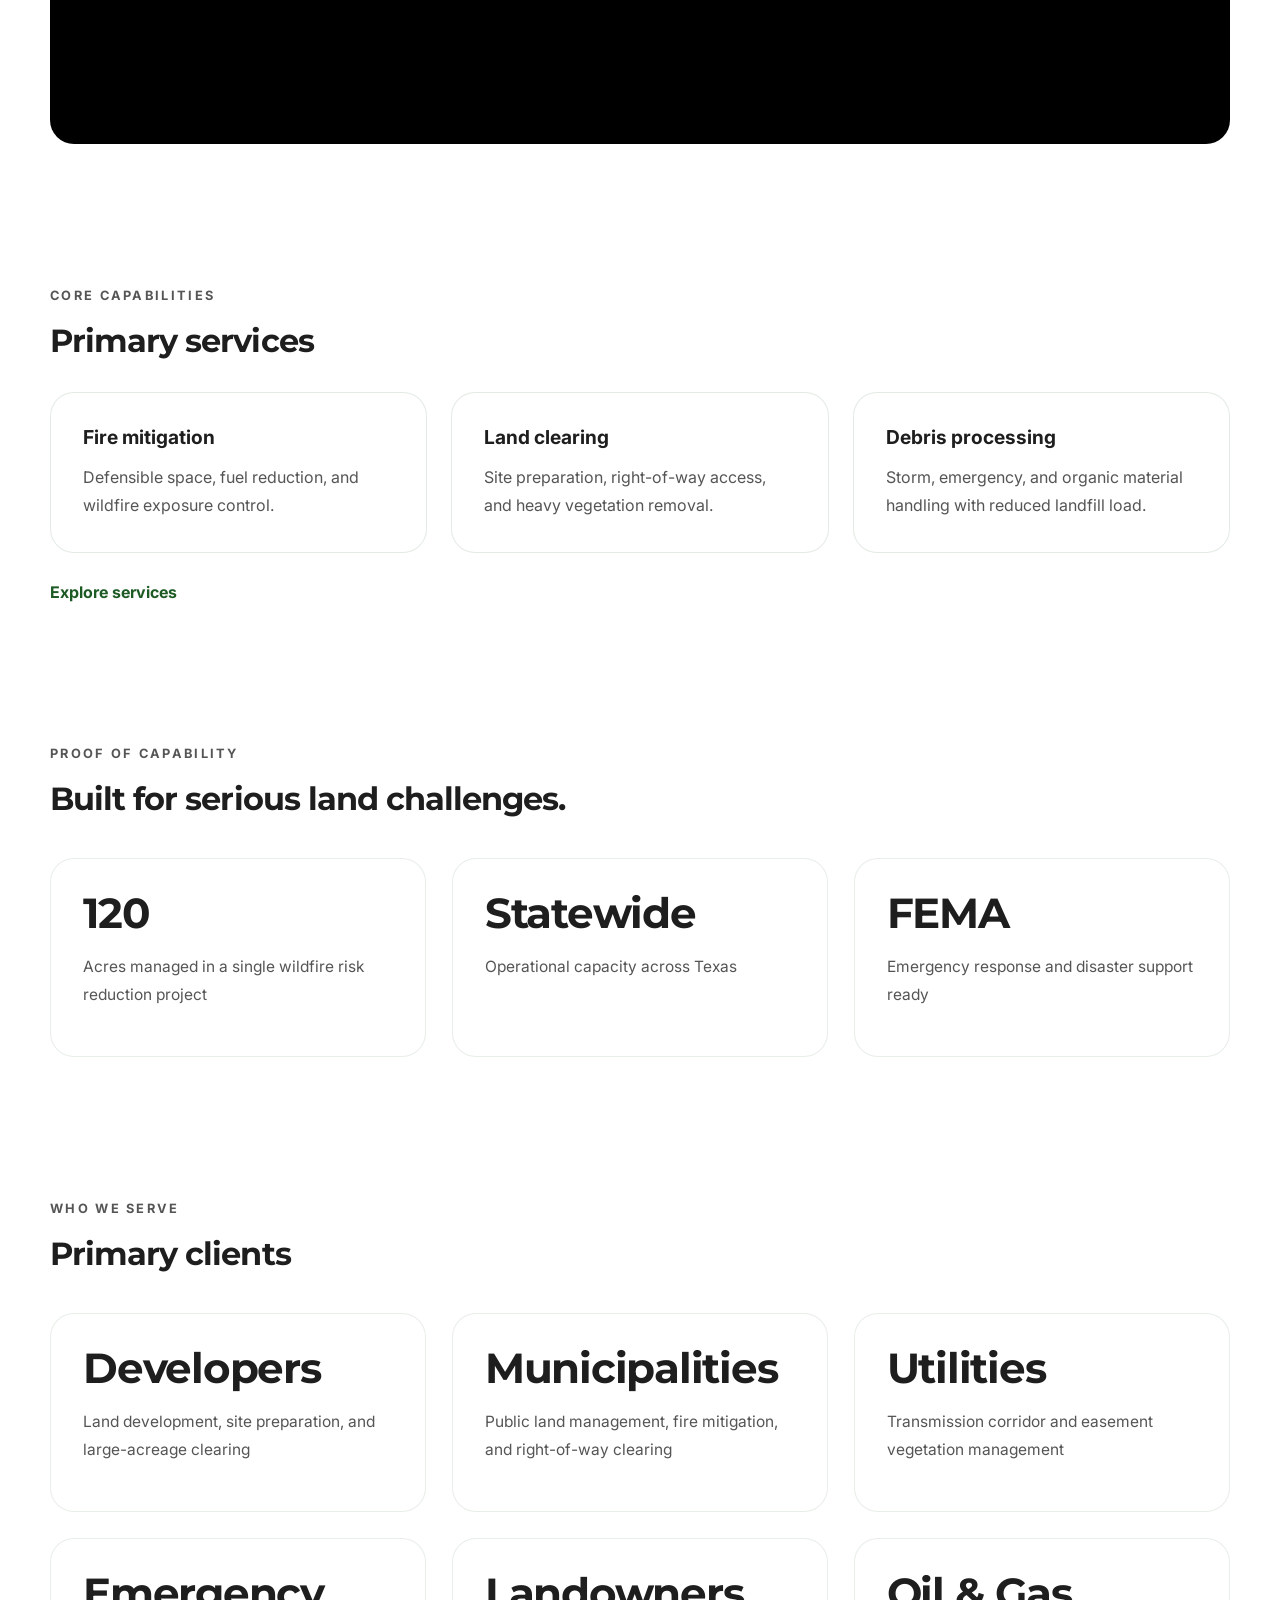
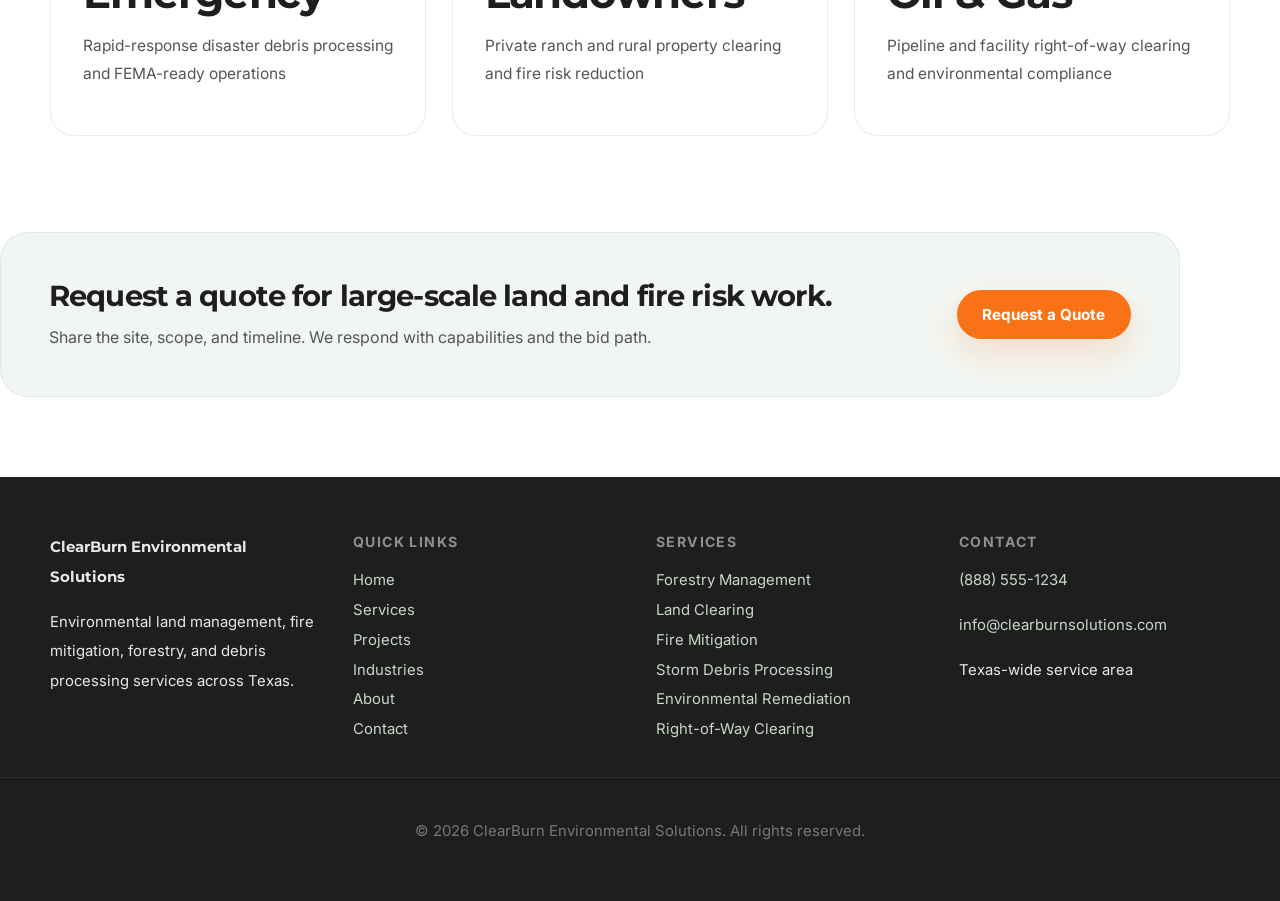
==== commit bf9def65: "Switch logo to logo3.png across all pages Co-Authored-By: Claude Sonnet 4.6 <noreply@anthropic.com>" ====
--- a/index.html
+++ b/index.html
@@ -14,7 +14,7 @@
   <header class="site-header">
     <div class="container header-inner">
       <a href="index.html" class="brand">
-        <img src="logo2.png" alt="ClearBurn" class="logo" />
+        <img src="logo3.png" alt="ClearBurn" class="logo" />
       </a>
       <nav class="main-nav" aria-label="Primary navigation">
         <a href="index.html">Home</a>
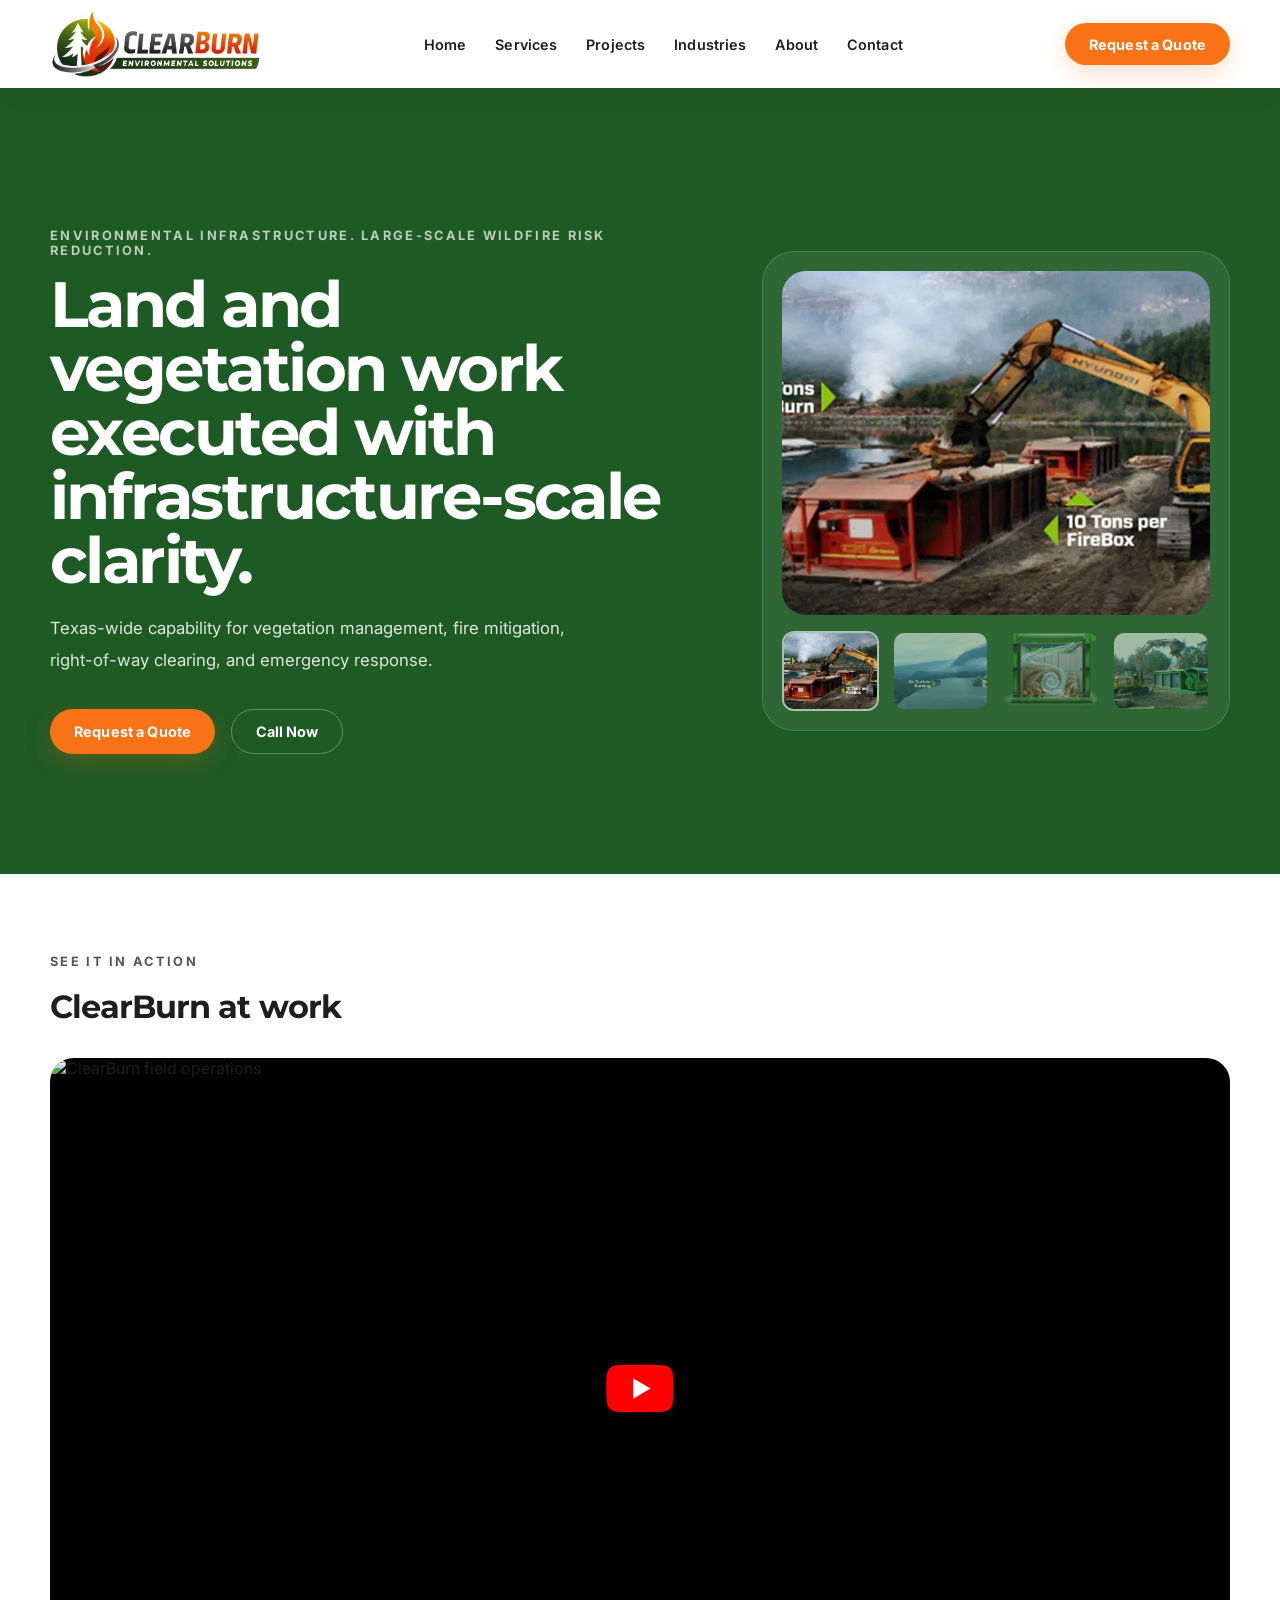
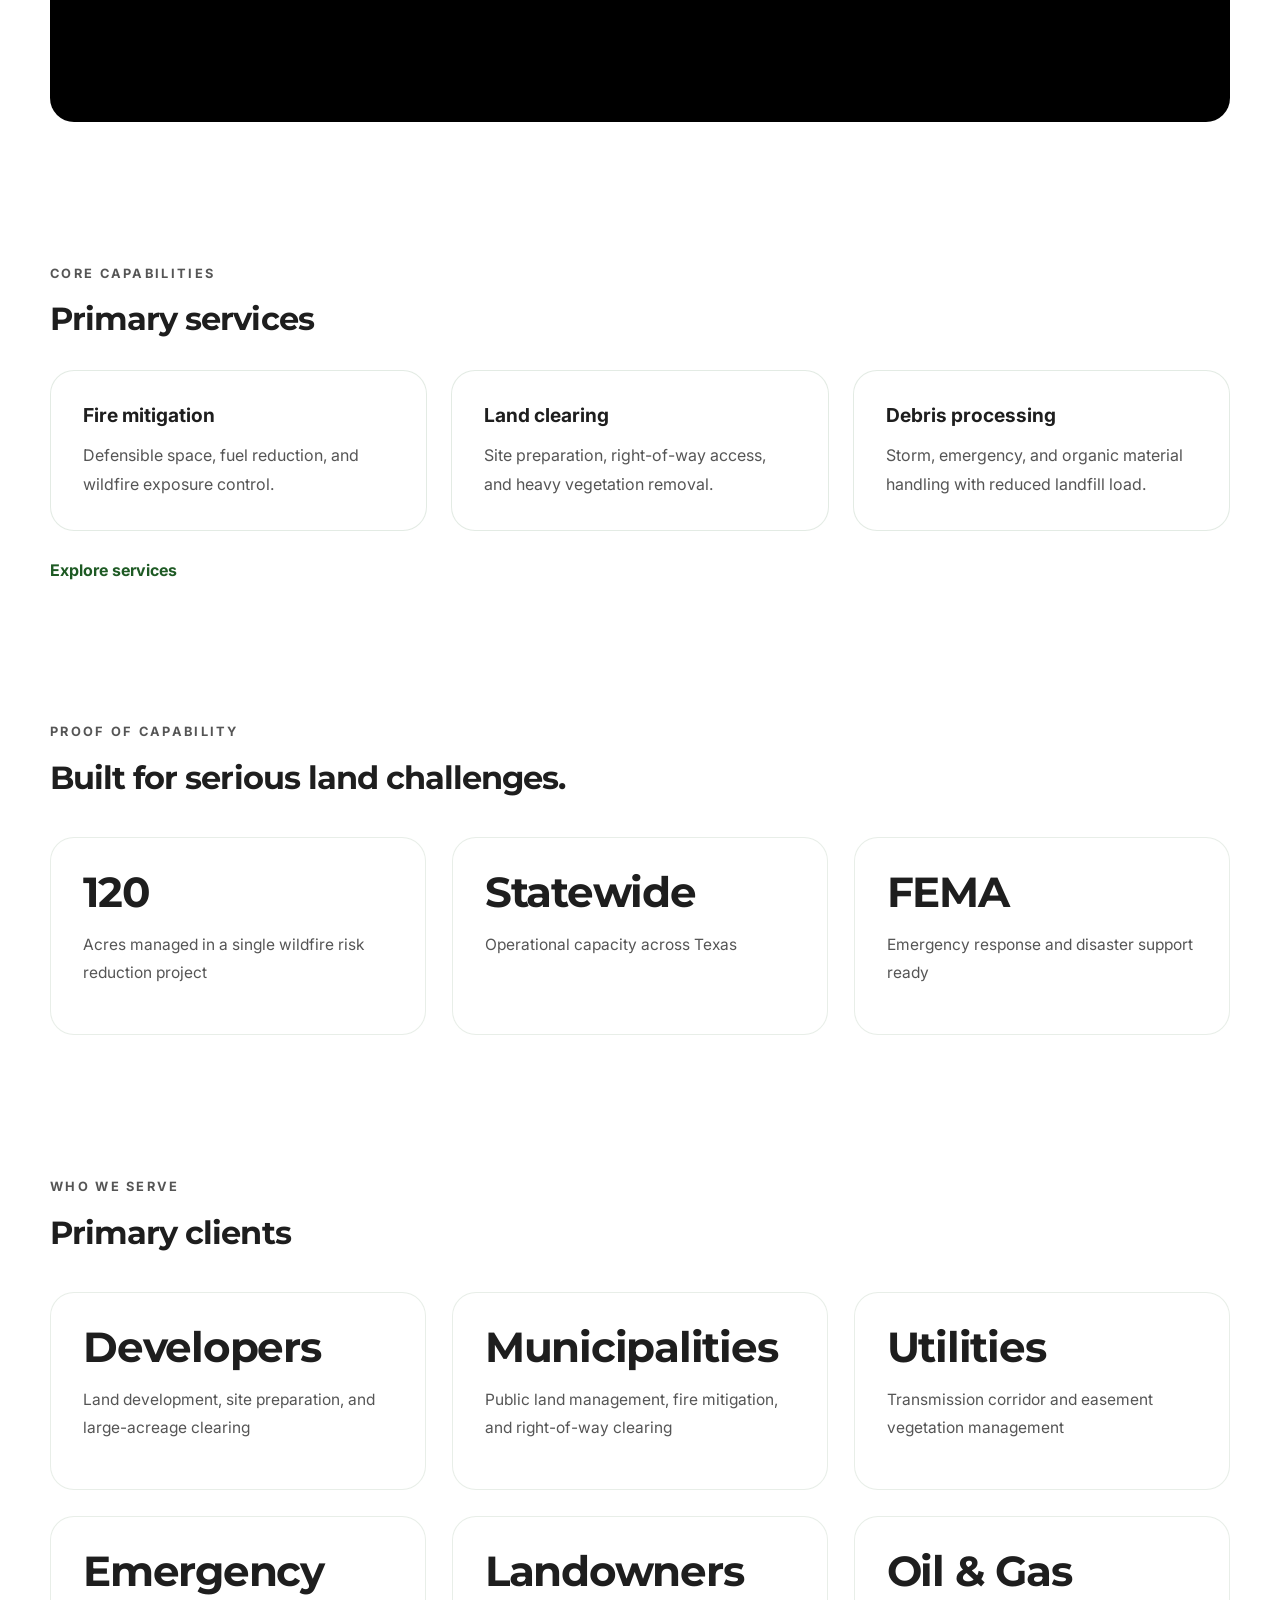
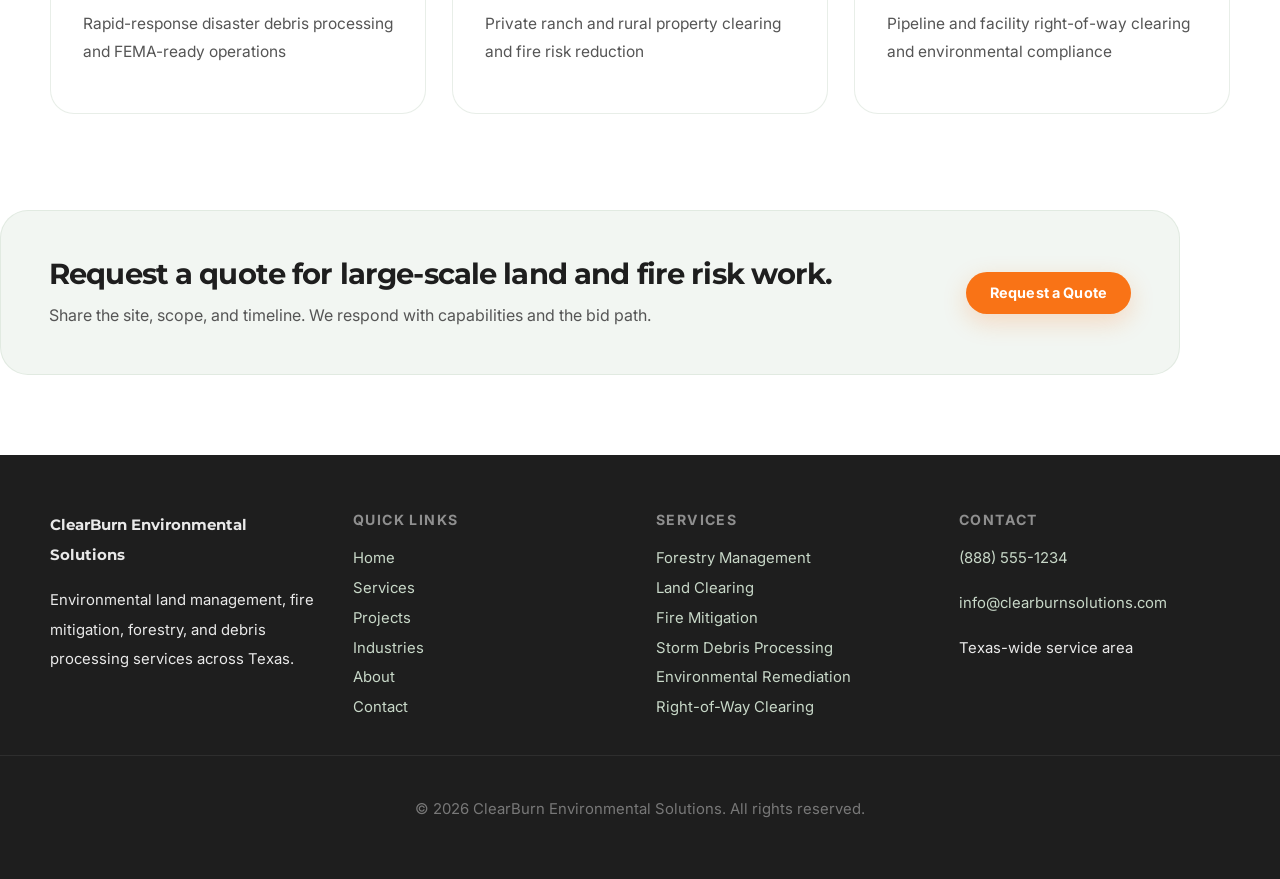
==== commit 34f45fe9: "Replace logo with ClearBurn-01.png and redesign header - Switch to new ClearBurn Environmental Solut" ====
--- a/index.html
+++ b/index.html
@@ -14,7 +14,7 @@
   <header class="site-header">
     <div class="container header-inner">
       <a href="index.html" class="brand">
-        <img src="logo3.png" alt="ClearBurn" class="logo" />
+        <img src="logo4.png" alt="ClearBurn" class="logo" />
       </a>
       <nav class="main-nav" aria-label="Primary navigation">
         <a href="index.html">Home</a>
@@ -25,7 +25,7 @@
         <a href="contact.html">Contact</a>
       </nav>
       <a href="contact.html" class="nav-cta">Request a Quote</a>
-      <button class="mobile-menu-toggle" aria-label="Open menu">Menu</button>
+      <button class="mobile-menu-toggle" aria-label="Open menu"><svg viewBox="0 0 24 24" fill="none" stroke="currentColor" stroke-width="2" stroke-linecap="round"><line x1="3" y1="6" x2="21" y2="6"/><line x1="3" y1="12" x2="21" y2="12"/><line x1="3" y1="18" x2="21" y2="18"/></svg>Menu</button>
     </div>
     <div class="mobile-menu" id="mobileMenu">
       <a href="index.html">Home</a>
--- a/styles.css
+++ b/styles.css
@@ -47,37 +47,49 @@
   top: 0;
   z-index: 20;
   background: #FFFFFF;
-  border-bottom: 1px solid rgba(30,90,36,0.08);
+  box-shadow: 0 1px 0 rgba(30,90,36,0.07), 0 4px 24px rgba(0,0,0,0.05);
 }
 
 .header-inner {
   display: flex;
   align-items: center;
   justify-content: space-between;
-  gap: 1rem;
-  padding: 24px 0;
+  gap: 2rem;
+  padding: 10px 0;
+  height: 88px;
 }
 
 .brand {
   display: inline-flex;
   align-items: center;
+  flex-shrink: 0;
 }
 
 .logo {
-  height: 54px;
+  height: 70px;
   width: auto;
+  display: block;
 }
 
 .main-nav {
   display: flex;
-  gap: 1.6rem;
+  gap: 0.2rem;
   align-items: center;
 }
 
 .main-nav a {
   color: var(--charcoal);
-  font-size: 0.95rem;
+  font-size: 0.9rem;
   font-weight: 600;
+  padding: 0.5rem 0.8rem;
+  border-radius: 8px;
+  transition: background 0.15s ease, color 0.15s ease;
+  letter-spacing: 0.01em;
+}
+
+.main-nav a:hover {
+  background: rgba(30,90,36,0.07);
+  color: var(--forest-green);
 }
 
 .nav-cta,
@@ -86,19 +98,22 @@
   align-items: center;
   justify-content: center;
   border-radius: 999px;
-  padding: 0.95rem 1.6rem;
+  padding: 0.8rem 1.5rem;
   font-weight: 700;
-  font-size: 0.95rem;
-  transition: transform 0.2s ease, box-shadow 0.2s ease;
+  font-size: 0.9rem;
+  transition: transform 0.2s ease, box-shadow 0.2s ease, opacity 0.2s ease;
   cursor: pointer;
   border: none;
+  white-space: nowrap;
+  flex-shrink: 0;
 }
 
 .nav-cta,
 .btn-primary {
   background: var(--orange);
   color: var(--white);
-  box-shadow: 0 14px 32px rgba(249,115,22,0.18);
+  box-shadow: 0 8px 24px rgba(249,115,22,0.22);
+  letter-spacing: 0.01em;
 }
 
 .btn-secondary {
@@ -109,37 +124,73 @@
 
 .nav-cta:hover,
 .btn:hover {
-  transform: translateY(-1px);
+  transform: translateY(-2px);
+  box-shadow: 0 12px 32px rgba(249,115,22,0.28);
+  opacity: 0.95;
+}
+
+.btn-secondary:hover {
+  box-shadow: none;
+  background: rgba(30,90,36,0.05);
 }
 
 .mobile-menu-toggle {
   display: none;
-  border: none;
+  align-items: center;
+  gap: 0.45rem;
+  border: 1.5px solid rgba(30,90,36,0.2);
   background: none;
   font: inherit;
   color: var(--charcoal);
   cursor: pointer;
   font-weight: 600;
+  font-size: 0.88rem;
+  padding: 0.5rem 1rem;
+  border-radius: 999px;
+  transition: background 0.15s ease;
+}
+
+.mobile-menu-toggle:hover {
+  background: rgba(30,90,36,0.05);
+}
+
+.mobile-menu-toggle svg {
+  width: 18px;
+  height: 18px;
+  flex-shrink: 0;
 }
 
 .mobile-menu {
   display: none;
   flex-direction: column;
-  gap: 1rem;
-  padding: 1rem 0 1.5rem;
+  background: #FFFFFF;
+  border-top: 1px solid rgba(30,90,36,0.08);
+  padding: 0.75rem 0 1.25rem;
+  gap: 0;
 }
 
 .mobile-menu a {
   color: var(--charcoal);
   font-weight: 600;
+  font-size: 1rem;
+  padding: 0.85rem 1rem;
+  border-radius: 10px;
+  margin: 0 0.5rem;
+  transition: background 0.15s ease;
+}
+
+.mobile-menu a:hover {
+  background: rgba(30,90,36,0.05);
 }
 
 .mobile-cta {
-  background: var(--forest-green);
+  background: var(--orange) !important;
   color: white !important;
-  padding: 0.85rem 1rem;
-  border-radius: 999px;
+  padding: 0.9rem 1rem !important;
+  border-radius: 999px !important;
   text-align: center;
+  margin: 0.75rem 0.5rem 0 !important;
+  box-shadow: 0 8px 24px rgba(249,115,22,0.22);
 }
 
 /* ── Section base ────────────────────────────────── */
@@ -783,7 +834,8 @@
   }
 
   .header-inner {
-    padding: 14px 0;
+    height: 68px;
+    padding: 0;
   }
 
   .main-nav,
@@ -793,24 +845,14 @@
 
   .mobile-menu-toggle {
     display: inline-flex;
-    padding: 0.55rem 1rem;
-    border-radius: 999px;
-    border: 1px solid rgba(30,90,36,0.2);
-    font-size: 0.9rem;
-  }
-
-  .mobile-menu {
-    padding: 0 1rem 1.5rem;
-    border-top: 1px solid rgba(30,90,36,0.07);
+  }
+
+  .logo {
+    height: 52px;
   }
 
   .mobile-menu.active {
     display: flex;
-  }
-
-  .mobile-menu a {
-    padding: 0.75rem 0;
-    border-bottom: 1px solid rgba(30,90,36,0.07);
   }
 
   .mobile-cta {
